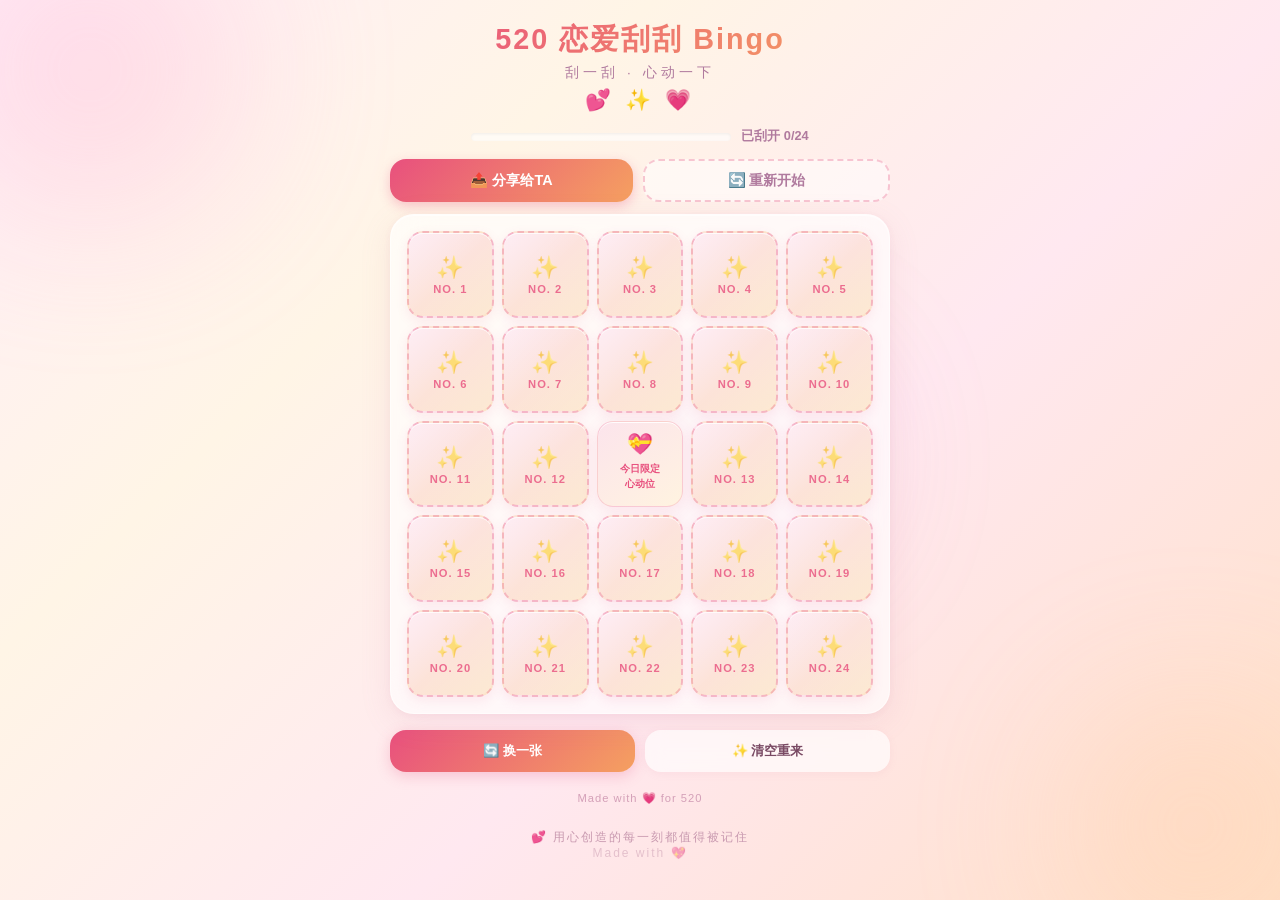
==== index.html @ ed41651e "初始提交：恋爱刮刮Bingo" ====
<!DOCTYPE html>
<html lang="zh-CN">
<head>
<meta charset="UTF-8">
<meta name="viewport" content="width=device-width, initial-scale=1.0">
<title>💕 恋爱刮刮 Bingo</title>
<!-- SEO -->
<meta name="description" content="恋爱刮刮Bingo">
<meta property="og:title" content="💕 恋爱刮刮 Bingo">
<meta name="theme-color" content="#e8507e">

<style>
  * { margin: 0; padding: 0; box-sizing: border-box; }

  body {
    min-height: 100vh;
    background: linear-gradient(135deg, #ffeef8 0%, #fff5e6 30%, #ffe8f0 60%, #ffe0c8 100%);
    font-family: -apple-system, BlinkMacSystemFont, 'Segoe UI', 'PingFang SC', 'Hiragino Sans GB', 'Microsoft YaHei', sans-serif;
    display: flex;
    flex-direction: column;
    align-items: center;
    padding: 20px 12px 40px;
    color: #5a3e4e;
    overflow-x: hidden;
  }

  .bg-blob {
    position: fixed;
    border-radius: 50%;
    filter: blur(80px);
    opacity: 0.35;
    z-index: 0;
    pointer-events: none;
  }
  .bg-blob:nth-child(1) { width: 300px; height: 300px; background: #ffb8d0; top: -80px; left: -60px; }
  .bg-blob:nth-child(2) { width: 250px; height: 250px; background: #ffcda8; bottom: -50px; right: -40px; }
  .bg-blob:nth-child(3) { width: 200px; height: 200px; background: #e8b4d8; top: 40%; left: 50%; }

  .container {
    position: relative;
    z-index: 1;
    width: 100%;
    max-width: 500px;
  }

  .header {
    text-align: center;
    margin-bottom: 16px;
  }
  .header h1 {
    font-size: 1.8rem;
    font-weight: 800;
    background: linear-gradient(135deg, #e8507e, #f5a060);
    -webkit-background-clip: text;
    -webkit-text-fill-color: transparent;
    background-clip: text;
    letter-spacing: 2px;
  }
  .header .subtitle {
    font-size: 0.85rem;
    color: #b07a9e;
    margin-top: 4px;
    letter-spacing: 4px;
  }
  .header .emoji-row {
    font-size: 1.3rem;
    margin-top: 6px;
    letter-spacing: 4px;
  }

  .progress-area {
    display: flex;
    align-items: center;
    justify-content: center;
    gap: 10px;
    margin-bottom: 14px;
  }
  .progress-bar-bg {
    flex: 1;
    max-width: 260px;
    height: 8px;
    background: rgba(255,255,255,0.6);
    border-radius: 10px;
    overflow: hidden;
    box-shadow: inset 0 1px 3px rgba(0,0,0,0.06);
  }
  .progress-bar-fill {
    height: 100%;
    border-radius: 10px;
    background: linear-gradient(90deg, #e8507e, #f5a060);
    transition: width 0.4s cubic-bezier(0.4,0,0.2,1);
    width: 0%;
  }
  .progress-text {
    font-size: 0.8rem;
    color: #b07a9e;
    font-weight: 600;
    white-space: nowrap;
  }

  .bingo-card {
    background: rgba(255,255,255,0.65);
    backdrop-filter: blur(20px);
    -webkit-backdrop-filter: blur(20px);
    border-radius: 24px;
    padding: 16px;
    box-shadow:
      0 8px 32px rgba(200, 120, 150, 0.12),
      0 2px 8px rgba(200, 120, 150, 0.08),
      inset 0 1px 0 rgba(255,255,255,0.6);
    border: 1px solid rgba(255,255,255,0.5);
  }

  .grid {
    display: grid;
    grid-template-columns: repeat(5, 1fr);
    gap: 8px;
  }

  .cell {
    aspect-ratio: 1;
    border-radius: 16px;
    display: flex;
    flex-direction: column;
    align-items: center;
    justify-content: center;
    cursor: pointer;
    position: relative;
    overflow: hidden;
    transition: transform 0.3s cubic-bezier(0.4,0,0.2,1), box-shadow 0.3s;
    user-select: none;
    -webkit-tap-highlight-color: transparent;
  }

  /* 未刮开状态 */
  .cell.hidden-cell {
    background: linear-gradient(145deg, #fde2ed, #fce4c8);
    border: 2px dashed rgba(229, 80, 126, 0.3);
    box-shadow:
      0 4px 12px rgba(229, 80, 126, 0.1),
      inset 0 1px 0 rgba(255,255,255,0.8);
  }
  .cell.hidden-cell::before {
    content: '';
    position: absolute;
    inset: 0;
    background: linear-gradient(135deg, rgba(255,255,255,0.4) 0%, transparent 50%, rgba(255,255,255,0.2) 100%);
    pointer-events: none;
  }
  .cell.hidden-cell .cell-no {
    font-size: 0.7rem;
    font-weight: 700;
    color: #e8507e;
    opacity: 0.8;
    letter-spacing: 1px;
  }
  .cell.hidden-cell .scratch-icon {
    font-size: 1.4rem;
    margin-bottom: 2px;
    opacity: 0.6;
  }
  .cell.hidden-cell:active {
    transform: scale(0.95);
  }

  /* 已刮开状态 */
  .cell.revealed {
    background: linear-gradient(145deg, #fff5f8, #fff8f0);
    border: 1px solid rgba(229, 80, 126, 0.12);
    box-shadow:
      0 4px 16px rgba(229, 80, 126, 0.1),
      inset 0 1px 0 rgba(255,255,255,0.9);
    cursor: default;
    transform: none;
  }
  .cell.revealed .cell-task {
    font-size: 0.7rem;
    font-weight: 600;
    color: #7a4a64;
    text-align: center;
    line-height: 1.35;
    padding: 4px 2px;
    word-break: break-all;
    display: -webkit-box;
    -webkit-line-clamp: 3;
    -webkit-box-orient: vertical;
    overflow: hidden;
  }
  .cell.revealed .cell-task .task-icon {
    font-size: 1.1rem;
    margin-bottom: 2px;
  }
  .cell.revealed .cell-no {
    font-size: 0.55rem;
    color: #ccc;
    position: absolute;
    top: 4px;
    right: 6px;
    font-weight: 500;
  }

  /* 免费格 */
  .cell.free-cell {
    background: linear-gradient(145deg, #fce4ec, #fff3e0);
    border: 1px solid rgba(229, 80, 126, 0.2);
    box-shadow:
      0 4px 16px rgba(229, 80, 126, 0.12),
      inset 0 1px 0 rgba(255,255,255,0.9);
    cursor: default;
  }
  .cell.free-cell .cell-free-text {
    font-size: 0.65rem;
    font-weight: 700;
    color: #e8507e;
    text-align: center;
    line-height: 1.4;
    padding: 4px;
  }
  .cell.free-cell .free-icon {
    font-size: 1.3rem;
    margin-bottom: 2px;
  }

  /* 弹窗遮罩 */
  .modal-overlay {
    position: fixed;
    inset: 0;
    background: rgba(90, 62, 78, 0.4);
    backdrop-filter: blur(6px);
    z-index: 100;
    display: none;
    align-items: center;
    justify-content: center;
    padding: 20px;
    animation: fadeIn 0.3s ease;
  }
  .modal-overlay.show { display: flex; }

  @keyframes fadeIn { from { opacity: 0; } to { opacity: 1; } }
  @keyframes scaleIn { from { transform: scale(0.85); opacity: 0; } to { transform: scale(1); opacity: 1; } }
  @keyframes confetti { 0% { transform: translateY(0) rotate(0); opacity: 1; } 100% { transform: translateY(-80px) rotate(720deg); opacity: 0; } }
  @keyframes pulse { 0%, 100% { transform: scale(1); } 50% { transform: scale(1.05); } }

  .modal {
    background: rgba(255,255,255,0.9);
    backdrop-filter: blur(20px);
    border-radius: 28px;
    padding: 32px 24px;
    max-width: 340px;
    width: 100%;
    text-align: center;
    box-shadow:
      0 20px 60px rgba(200, 120, 150, 0.2),
      0 4px 16px rgba(200, 120, 150, 0.1);
    border: 1px solid rgba(255,255,255,0.6);
    animation: scaleIn 0.4s cubic-bezier(0.4,0,0.2,1);
    position: relative;
    overflow: hidden;
  }

  .modal .modal-ribbon {
    font-size: 2rem;
    margin-bottom: 8px;
  }

  .modal h2 {
    font-size: 1.6rem;
    font-weight: 800;
    background: linear-gradient(135deg, #e8507e, #f5a060);
    -webkit-background-clip: text;
    -webkit-text-fill-color: transparent;
    background-clip: text;
    margin-bottom: 4px;
  }

  .modal .congrats {
    font-size: 0.9rem;
    color: #b07a9e;
    margin-bottom: 16px;
  }

  /* 优惠券 */
  .coupon {
    background: linear-gradient(135deg, #fff5f8, #fff8f0);
    border-radius: 18px;
    padding: 20px 16px;
    margin: 12px 0;
    position: relative;
    border: 2px dashed rgba(229, 80, 126, 0.25);
    box-shadow: 0 4px 16px rgba(229, 80, 126, 0.08);
  }
  .coupon::before, .coupon::after {
    content: '';
    position: absolute;
    width: 20px;
    height: 20px;
    background: rgba(255,255,255,0.65);
    backdrop-filter: blur(20px);
    border-radius: 50%;
    top: 50%;
    transform: translateY(-50%);
  }
  .coupon::before { left: -10px; }
  .coupon::after { right: -10px; }

  .coupon-label {
    font-size: 0.7rem;
    font-weight: 700;
    color: #e8507e;
    letter-spacing: 3px;
    margin-bottom: 8px;
  }
  .coupon-title {
    font-size: 1.4rem;
    font-weight: 800;
    color: #7a4a64;
    margin-bottom: 4px;
  }
  .coupon-emoji {
    font-size: 2rem;
    margin: 6px 0;
    animation: pulse 2s infinite;
  }
  .coupon-desc {
    font-size: 0.8rem;
    color: #b07a9e;
  }

  .modal .coupon-serial {
    font-size: 0.65rem;
    color: #ccc;
    margin-top: 8px;
    font-family: monospace;
  }

  .modal-btns {
    display: flex;
    gap: 10px;
    margin-top: 16px;
  }
  .modal-btns button {
    flex: 1;
    padding: 12px 8px;
    border-radius: 14px;
    border: none;
    font-size: 0.85rem;
    font-weight: 700;
    cursor: pointer;
    transition: transform 0.2s, box-shadow 0.2s;
    -webkit-tap-highlight-color: transparent;
  }
  .modal-btns button:active { transform: scale(0.96); }
  .btn-primary {
    background: linear-gradient(135deg, #e8507e, #f5a060);
    color: #fff;
    box-shadow: 0 4px 12px rgba(229, 80, 126, 0.3);
  }
  .btn-secondary {
    background: rgba(255,255,255,0.7);
    color: #7a4a64;
    border: 1px solid rgba(229, 80, 126, 0.15);
    box-shadow: 0 2px 8px rgba(200, 120, 150, 0.08);
  }

  /* 底部操作栏 */
  .actions {
    display: flex;
    gap: 10px;
    margin-top: 16px;
    width: 100%;
  }
  .actions button {
    flex: 1;
    padding: 12px;
    border-radius: 16px;
    border: none;
    font-size: 0.82rem;
    font-weight: 700;
    cursor: pointer;
    transition: transform 0.2s, box-shadow 0.2s;
    -webkit-tap-highlight-color: transparent;
    display: flex;
    align-items: center;
    justify-content: center;
    gap: 6px;
  }
  .actions button:active { transform: scale(0.96); }
  .btn-new {
    background: linear-gradient(135deg, #e8507e, #f5a060);
    color: #fff;
    box-shadow: 0 4px 14px rgba(229, 80, 126, 0.25);
  }
  .btn-reset {
    background: rgba(255,255,255,0.65);
    backdrop-filter: blur(10px);
    color: #7a4a64;
    border: 1px solid rgba(229, 80, 126, 0.12);
    box-shadow: 0 2px 8px rgba(200, 120, 150, 0.08);
  }

  /* confetti */
  .confetti-container {
    position: fixed;
    inset: 0;
    pointer-events: none;
    z-index: 101;
    overflow: hidden;
  }
  .confetti-piece {
    position: absolute;
    width: 8px;
    height: 8px;
    border-radius: 2px;
    animation: confettiFall 1.5s ease-out forwards;
  }
  @keyframes confettiFall {
    0% { transform: translateY(-20px) rotate(0deg); opacity: 1; }
    100% { transform: translateY(100vh) rotate(720deg); opacity: 0; }
  }

  /* 刮开动画 */
  @keyframes scratchReveal {
    0% { transform: scale(1); opacity: 1; }
    50% { transform: scale(0.9); opacity: 0.5; }
    100% { transform: scale(1); opacity: 1; }
  }
  .cell.scratching {
    animation: scratchReveal 0.4s ease;
  }

  /* 响应式 */
  @media (max-width: 380px) {
    .header h1 { font-size: 1.5rem; }
    .grid { gap: 6px; }
    .cell { border-radius: 12px; }
    .cell.revealed .cell-task { font-size: 0.62rem; }
    .bingo-card { padding: 12px; }
  }

  /* 底部版权 */
  .footer-text {
    text-align: center;
    margin-top: 20px;
    font-size: 0.7rem;
    color: #d4a0b8;
    letter-spacing: 1px;
  }
</style>
</head>
<body>

<div class="bg-blob"></div>
<div class="bg-blob"></div>
<div class="bg-blob"></div>

<div class="container">
  <div class="header">
    <h1>520 恋爱刮刮 Bingo</h1>
    <div class="subtitle">刮一刮 · 心动一下</div>
    <div class="emoji-row">💕 ✨ 💗</div>
  </div>

  <div class="progress-area">
    <div class="progress-bar-bg">
      <div class="progress-bar-fill" id="progressFill"></div>
    </div>
    <div class="progress-text" id="progressText">已刮开 0/24</div>
  </div>

  <div style="display:flex; gap:10px; margin:12px 0; justify-content:center;">
    <button onclick="shareBingo()" style="flex:1; padding:10px 16px; border:none; border-radius:16px; background:linear-gradient(135deg, #e8507e, #f5a060); color:#fff; font-size:0.9rem; font-weight:600; cursor:pointer; box-shadow:0 4px 12px rgba(232,80,126,0.3);">📤 分享给TA</button>
    <button onclick="resetGame()" style="flex:1; padding:10px 16px; border:2px dashed rgba(229,80,126,0.3); border-radius:16px; background:rgba(255,255,255,0.5); color:#b07a9e; font-size:0.9rem; font-weight:600; cursor:pointer;">🔄 重新开始</button>
  </div>

  <div class="bingo-card">
    <div class="grid" id="bingoGrid"></div>
  </div>

  <div class="actions">
    <button class="btn-new" onclick="newCard()">🔄 换一张</button>
    <button class="btn-reset" onclick="resetCard()">✨ 清空重来</button>
  </div>

  <div class="footer-text">Made with 💗 for 520</div>
</div>

<!-- Bingo 弹窗 -->
<div class="modal-overlay" id="modalOverlay">
  <div class="modal" id="bingoModal">
    <div class="modal-ribbon">🎉🎊🎉</div>
    <h2>BINGO!</h2>
    <p class="congrats">恭喜你们！连成一线啦~</p>
    <div class="coupon" id="couponArea">
      <div class="coupon-label">520 LOVE COUPON</div>
      <div class="coupon-emoji" id="couponEmoji">🎁</div>
      <div class="coupon-title" id="couponTitle">奖励券</div>
      <div class="coupon-desc" id="couponDesc">奖励描述</div>
      <div class="coupon-serial" id="couponSerial"></div>
    </div>
    <div class="modal-btns">
      <button class="btn-secondary" onclick="closeModal()">关闭</button>
      <button class="btn-primary" onclick="closeModal(); newCard();">换一张 ✨</button>
    </div>
  </div>
</div>

<!-- 彩带容器 -->
<div class="confetti-container" id="confettiContainer"></div>

<script>
const STORAGE_KEY = "love-bingo-revealed";
function saveState() {
  try { localStorage.setItem(STORAGE_KEY, JSON.stringify([...revealedCells])); } catch(e) {}
}
function loadState() {
  try {
    const saved = localStorage.getItem(STORAGE_KEY);
    if (saved) { const arr = JSON.parse(saved); if (Array.isArray(arr)) return new Set(arr); }
  } catch(e) {}
  return new Set();
}
function shareBingo() {
  const count = revealedCells.size;
  const text = "💕 恋爱刮刮Bingo - 我已刮开 " + count + "/24";
  if (navigator.share) { navigator.share({ title: "恋爱刮刮Bingo", text, url: window.location.href }); }
  else { navigator.clipboard.writeText(text + " " + window.location.href).then(function() { alert("✅ 分享链接已复制！"); }); }
}
function resetGame() {
  if (!confirm("确定重置？所有进度将丢失！")) return;
  revealedCells.clear(); bingoDetected = false; localStorage.removeItem(STORAGE_KEY);
  document.getElementById("modalOverlay").classList.remove("show");
  document.getElementById("confettiContainer").innerHTML = "";
  initGrid();
}

// 情侣任务文案
const TASKS = [
  "一起拍一张很笨的合照 📸",
  "今天认真夸对方三句 💬",
  "给对方点一杯爱喝的 ☕",
  "牵手散步十分钟 🚶",
  "说出第一次心动瞬间 💓",
  "交换今天的小烦恼 💌",
  "一起听一首老歌 🎵",
  "给对方取一个新昵称 🥰",
  "复刻第一次约会 🍽️",
  "说一句平时不好意思说的话 🙈",
  "一起选一部电影 🎬",
  "把手机放下聊天十五分钟 📵",
  "给对方一个超长拥抱 🤗",
  "一起做一顿饭 🍳",
  "翻一张以前的照片 📷",
  "写下今年想一起完成的事 ✏️",
  "互相分享一个秘密 🔐",
  "给对方按摩五分钟 💆",
  "一起买一束花 🌸",
  "把争吵变成撒娇 😤➡️🥺",
  "讲一个只有你们懂的梗 😂",
  "一起规划下一次旅行 🗺️",
  "今天不冷战 ☀️",
  "把对方设成今日置顶 📌",
  "说出对方最近的辛苦 🌙",
  "一起吃夜宵 🌃",
  "给对方留一张小纸条 📝",
  "认真看着对方十秒 👀",
  "一起穿同色系出门 👫",
  "重温一条聊天记录 💬",
  "主动道歉一次 🙏",
  "替对方完成一件小事 🎯",
  "一起许一个很小的愿望 🌟",
  "分享一件最近开心的事 😊",
  "给对方拍一张好看的照片 📸",
  "今天不讲道理只讲爱 💕",
  "给未来的我们写一句话 💌",
  "一起喝甜的 🧋",
  "把拥抱当作充电器 🔋",
  "说一句我在呢 🏠",
  "一起看日落或夜景 🌅",
  "给对方准备一个惊喜 🎁",
  "原谅一个小毛病 😌",
  "把纪念日记下来 📖",
  "互相交换一首歌 🎶",
  "一起整理相册 🖼️",
  "说出最喜欢对方的一点 ⭐",
  "约定下一个见面计划 📅"
];

// 奖励券文案
const COUPONS = [
  { emoji: "🤗", title: "今晚抱抱券", desc: "兑换一个超长时间的拥抱" },
  { emoji: "🥺", title: "无条件撒娇券", desc: "可以无条件撒娇一次" },
  { emoji: "🍽️", title: "下次约会选择权", desc: "下次约会你来定去哪儿" },
  { emoji: "💬", title: "认真夸夸券", desc: "兑换十分钟专心夸你" },
  { emoji: "🌙", title: "睡前语音陪伴券", desc: "睡前说一句晚安语音" },
  { emoji: "🌃", title: "一顿夜宵兑换券", desc: "一起吃夜宵不问为什么" },
  { emoji: "🤝", title: "主动和好券", desc: "谁都可以先开口说和好" },
  { emoji: "🌸", title: "周末小约会券", desc: "这个周末一起出门玩" },
  { emoji: "📸", title: "合照券", desc: "必须拍一张有仪式感的合照" },
  { emoji: "☕", title: "甜饮券", desc: "一起喝杯甜的庆祝一下" },
  { emoji: "🎬", title: "电影之夜券", desc: "一起窝着看一部电影" },
  { emoji: "💆", title: "按摩券", desc: "对方给你按摩十分钟" },
  { emoji: "💌", title: "手写信券", desc: "写一张小纸条给对方" },
  { emoji: "🎵", title: "专属情歌券", desc: "为对方唱一首歌" },
  { emoji: "🌟", title: "心愿券", desc: "一起完成一个小心愿" }
];

// 生成优惠券序列号
function generateSerial() {
  const chars = 'ABCDEFGHIJKLMNOPQRSTUVWXYZ0123456789';
  let s = '520-';
  for (let i = 0; i < 6; i++) s += chars[Math.floor(Math.random() * chars.length)];
  return s;
}

// 当前卡片数据
let cardData = []; // 24个任务（不包括中间免费格）
let revealedCells = new Set(); // 已刮开的格子索引
let bingoDetected = false;

// 初始化
function initGrid() {
  newCard();
}

// 生成新卡片
function newCard() {
  bingoDetected = false;
  revealedCells.clear();
  // 随机打乱任务
  const shuffled = [...TASKS].sort(() => Math.random() - 0.5);
  cardData = shuffled.slice(0, 24);
  renderGrid();
  updateProgress();
  // 重新生成序列号
  document.getElementById('couponSerial').textContent = 'NO.' + generateSerial();
}

// 重置当前卡片
function resetCard() {
  revealedCells.clear();
  bingoDetected = false;
  renderGrid();
  updateProgress();
}

// 渲染网格
function renderGrid() {
  const grid = document.getElementById('bingoGrid');
  grid.innerHTML = '';

  let taskIndex = 0;
  for (let i = 0; i < 25; i++) {
    const row = Math.floor(i / 5);
    const col = i % 5;
    const isCenter = row === 2 && col === 2;

    const cell = document.createElement('div');
    cell.className = 'cell';

    if (isCenter) {
      cell.classList.add('free-cell');
      cell.innerHTML = `
        <div class="free-icon">💝</div>
        <div class="cell-free-text">今日限定<br>心动位</div>
      `;
    } else {
      const idx = taskIndex;
      taskIndex++;

      if (revealedCells.has(idx)) {
        cell.classList.add('revealed');
        const task = cardData[idx];
        // 去掉emoji从标题里提取
        const iconMatch = task.match(/[\u{1F300}-\u{1F9FF}]|[\u{2600}-\u{26FF}]|[\u{2700}-\u{27BF}]/u);
        const icon = iconMatch ? iconMatch[0] : '💕';
        const text = task.replace(/[\u{1F300}-\u{1F9FF}]|[\u{2600}-\u{26FF}]|[\u{2700}-\u{27BF}]/gu, '').trim();
        cell.innerHTML = `
          <span class="cell-no">NO. ${idx + 1}</span>
          <div class="cell-task">
            <span class="task-icon">${icon}</span>
            ${text}
          </div>
        `;
      } else {
        cell.classList.add('hidden-cell');
        cell.innerHTML = `
          <div class="scratch-icon">✨</div>
          <div class="cell-no">NO. ${idx + 1}</div>
        `;
        cell.onclick = () => revealCell(idx, cell);
      }
    }

    grid.appendChild(cell);
  }
}

// 刮开格子
function revealCell(idx, cellEl) {
  if (revealedCells.has(idx) || bingoDetected) return;

  revealedCells.add(idx);
  cellEl.classList.remove('hidden-cell');
  cellEl.classList.add('revealed', 'scratching');
  // 移除onclick
  cellEl.onclick = null;

  // 获取任务数据
  const task = cardData[idx];
  const iconMatch = task.match(/[\u{1F300}-\u{1F9FF}]|[\u{2600}-\u{26FF}]|[\u{2700}-\u{27BF}]/u);
  const icon = iconMatch ? iconMatch[0] : '💕';
  const text = task.replace(/[\u{1F300}-\u{1F9FF}]|[\u{2600}-\u{26FF}]|[\u{2700}-\u{27BF}]/gu, '').trim();

  // 重新渲染该格子内容
  setTimeout(() => {
    cellEl.classList.remove('scratching');
    cellEl.innerHTML = `
      <span class="cell-no">NO. ${idx + 1}</span>
      <div class="cell-task">
        <span class="task-icon">${icon}</span>
        ${text}
      </div>
    `;
  }, 200);

  updateProgress();
  checkBingo();
  saveState();
}

// 更新进度
function updateProgress() {
  const count = revealedCells.size;
  const pct = (count / 24) * 100;
  document.getElementById('progressFill').style.width = pct + '%';
  document.getElementById('progressText').textContent = `已刮开 ${count}/24`;
}

// 检查Bingo
function checkBingo() {
  // 获取5x5矩阵状态，1=已刮开或免费格，0=未刮开
  const board = Array.from({length:5}, () => Array(5).fill(0));

  // 填充免费格
  board[2][2] = 1;

  // 填充其他格子
  let taskIdx = 0;
  for (let r = 0; r < 5; r++) {
    for (let c = 0; c < 5; c++) {
      if (r === 2 && c === 2) continue;
      if (revealedCells.has(taskIdx)) board[r][c] = 1;
      taskIdx++;
    }
  }

  // 检查行
  for (let r = 0; r < 5; r++) {
    if (board[r].every(v => v === 1)) { triggerBingo(); return; }
  }
  // 检查列
  for (let c = 0; c < 5; c++) {
    if (board.every(row => row[c] === 1)) { triggerBingo(); return; }
  }
  // 检查对角线
  if ([0,1,2,3,4].every(i => board[i][i] === 1)) { triggerBingo(); return; }
  if ([0,1,2,3,4].every(i => board[i][4-i] === 1)) { triggerBingo(); return; }
}

// 触发Bingo
function triggerBingo() {
  if (bingoDetected) return;
  bingoDetected = true;

  // 随机选择奖励券
  const coupon = COUPONS[Math.floor(Math.random() * COUPONS.length)];
  document.getElementById('couponEmoji').textContent = coupon.emoji;
  document.getElementById('couponTitle').textContent = coupon.title;
  document.getElementById('couponDesc').textContent = coupon.desc;

  // 显示弹窗
  document.getElementById('modalOverlay').classList.add('show');

  // 放彩带
  launchConfetti();
}

// 关闭弹窗
function closeModal() {
  document.getElementById('modalOverlay').classList.remove('show');
  // 清除彩带
  const container = document.getElementById('confettiContainer');
  container.innerHTML = '';
}

// 彩带效果
function launchConfetti() {
  const container = document.getElementById('confettiContainer');
  container.innerHTML = '';
  const colors = ['#e8507e', '#f5a060', '#ffb8d0', '#ffcda8', '#e8b4d8', '#ffd700', '#ff6b9d'];
  for (let i = 0; i < 40; i++) {
    const piece = document.createElement('div');
    piece.className = 'confetti-piece';
    piece.style.left = Math.random() * 100 + '%';
    piece.style.top = '-10px';
    piece.style.background = colors[Math.floor(Math.random() * colors.length)];
    piece.style.animationDelay = (Math.random() * 0.5) + 's';
    piece.style.animationDuration = (1 + Math.random()) + 's';
    piece.style.width = (6 + Math.random() * 6) + 'px';
    piece.style.height = (6 + Math.random() * 6) + 'px';
    piece.style.borderRadius = Math.random() > 0.5 ? '50%' : '2px';
    container.appendChild(piece);
  }
}

// 启动
initGrid();
</script>
<div style="text-align:center; margin-top:24px; font-size:0.75rem; color:#c99ab0; letter-spacing:2px; position:relative; z-index:1;">
  💕 用心创造的每一刻都值得被记住<br>
  <span style="opacity:0.5;">Made with 💖</span>
</div>
</body>
</html>
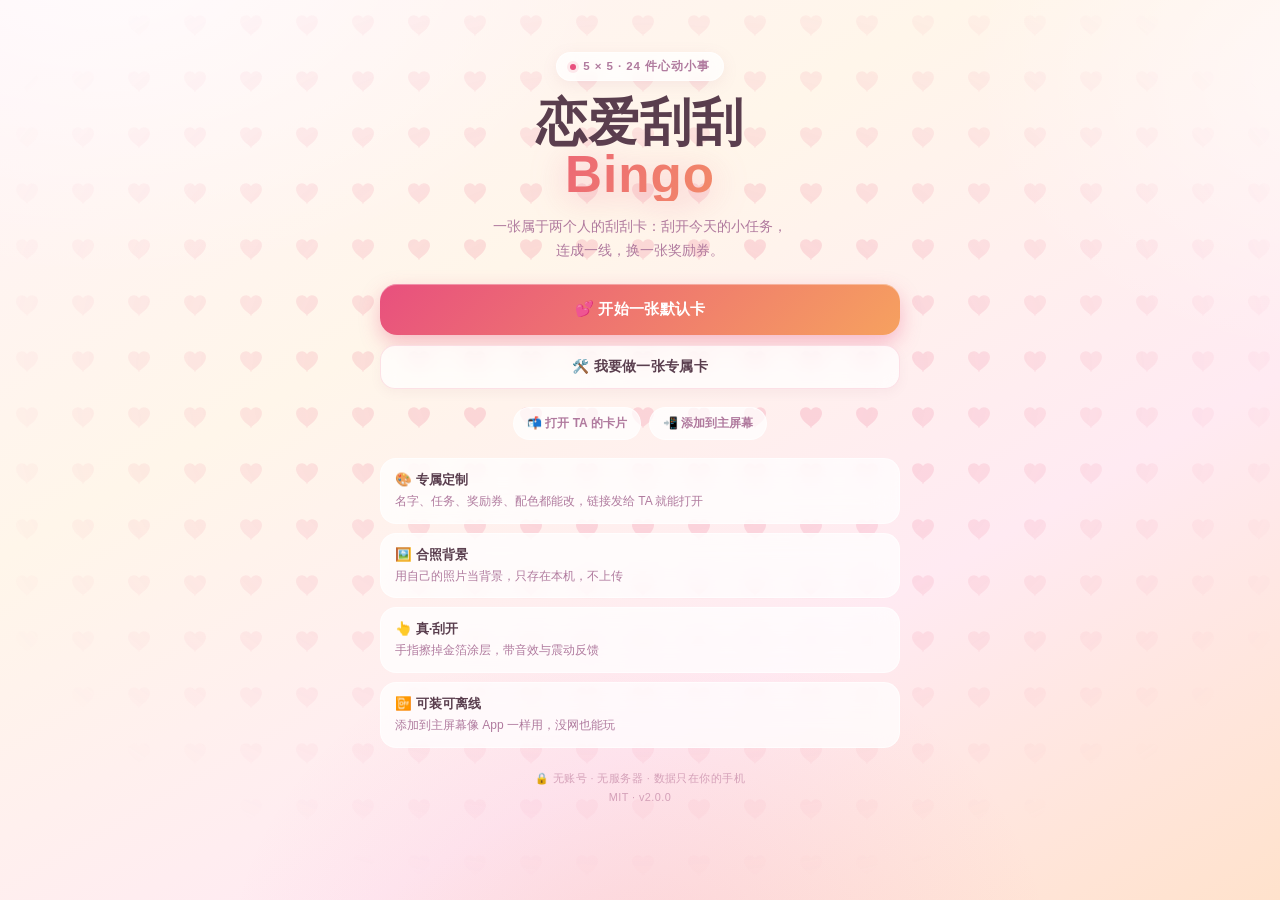
==== commit ebb2f73b: "feat: v2.0 — 双角色、专属链接、合照背景与 PWA 离线 - 重构为无构建的模块化结构（data/store/codec/ui/theme/scratch/game/player/stud" ====
--- a/index.html
+++ b/index.html
@@ -2,823 +2,79 @@
 <html lang="zh-CN">
 <head>
 <meta charset="UTF-8">
-<meta name="viewport" content="width=device-width, initial-scale=1.0">
-<title>💕 恋爱刮刮 Bingo</title>
-<!-- SEO -->
-<meta name="description" content="恋爱刮刮Bingo">
-<meta property="og:title" content="💕 恋爱刮刮 Bingo">
-<meta name="theme-color" content="#e8507e">
+<meta name="viewport" content="width=device-width, initial-scale=1, viewport-fit=cover">
+<title>恋爱刮刮 Bingo · 情侣专属心动卡</title>
 
-<style>
-  * { margin: 0; padding: 0; box-sizing: border-box; }
+<!-- SEO / 社交分享 -->
+<meta name="description" content="一张属于两个人的刮刮卡：24 件心动小事，手指刮开，连成一线换一张奖励券。可自定义名字、任务、奖励券和合照背景，纯前端、可离线、可安装到手机桌面。">
+<meta name="keywords" content="情侣游戏,恋爱游戏,刮刮卡,bingo,情侣互动,520,纪念日,开源,离线网页">
+<meta name="author" content="Kriye-hu">
+<meta name="theme-color" content="#ffeef8">
+<meta name="color-scheme" content="light dark">
+<link rel="canonical" href="https://kriye-hu.github.io/love-bingo/">
 
-  body {
-    min-height: 100vh;
-    background: linear-gradient(135deg, #ffeef8 0%, #fff5e6 30%, #ffe8f0 60%, #ffe0c8 100%);
-    font-family: -apple-system, BlinkMacSystemFont, 'Segoe UI', 'PingFang SC', 'Hiragino Sans GB', 'Microsoft YaHei', sans-serif;
-    display: flex;
-    flex-direction: column;
-    align-items: center;
-    padding: 20px 12px 40px;
-    color: #5a3e4e;
-    overflow-x: hidden;
-  }
+<meta property="og:type" content="website">
+<meta property="og:site_name" content="恋爱刮刮 Bingo">
+<meta property="og:title" content="恋爱刮刮 Bingo · 情侣专属心动卡">
+<meta property="og:description" content="刮开 24 件心动小事，连成一线换一张奖励券。定制你们的名字、任务、奖励券和合照背景。">
+<meta property="og:url" content="https://kriye-hu.github.io/love-bingo/">
+<meta property="og:image" content="https://kriye-hu.github.io/love-bingo/assets/og-image.png">
+<meta property="og:image:width" content="1200">
+<meta property="og:image:height" content="630">
+<meta property="og:locale" content="zh_CN">
+<meta name="twitter:card" content="summary_large_image">
+<meta name="twitter:title" content="恋爱刮刮 Bingo · 情侣专属心动卡">
+<meta name="twitter:description" content="刮开 24 件心动小事，连成一条线换一张奖励券。可定制、可离线、像 App 一样用。">
+<meta name="twitter:image" content="https://kriye-hu.github.io/love-bingo/assets/og-image.png">
 
-  .bg-blob {
-    position: fixed;
-    border-radius: 50%;
-    filter: blur(80px);
-    opacity: 0.35;
-    z-index: 0;
-    pointer-events: none;
-  }
-  .bg-blob:nth-child(1) { width: 300px; height: 300px; background: #ffb8d0; top: -80px; left: -60px; }
-  .bg-blob:nth-child(2) { width: 250px; height: 250px; background: #ffcda8; bottom: -50px; right: -40px; }
-  .bg-blob:nth-child(3) { width: 200px; height: 200px; background: #e8b4d8; top: 40%; left: 50%; }
+<!-- PWA -->
+<link rel="manifest" href="manifest.webmanifest">
+<link rel="icon" href="assets/icons/favicon.svg" type="image/svg+xml">
+<link rel="apple-touch-icon" href="assets/icons/apple-touch-icon.png">
+<meta name="apple-mobile-web-app-capable" content="yes">
+<meta name="mobile-web-app-capable" content="yes">
+<meta name="apple-mobile-web-app-status-bar-style" content="default">
+<meta name="apple-mobile-web-app-title" content="恋爱 Bingo">
+<meta name="format-detection" content="telephone=no">
 
-  .container {
-    position: relative;
-    z-index: 1;
-    width: 100%;
-    max-width: 500px;
-  }
-
-  .header {
-    text-align: center;
-    margin-bottom: 16px;
-  }
-  .header h1 {
-    font-size: 1.8rem;
-    font-weight: 800;
-    background: linear-gradient(135deg, #e8507e, #f5a060);
-    -webkit-background-clip: text;
-    -webkit-text-fill-color: transparent;
-    background-clip: text;
-    letter-spacing: 2px;
-  }
-  .header .subtitle {
-    font-size: 0.85rem;
-    color: #b07a9e;
-    margin-top: 4px;
-    letter-spacing: 4px;
-  }
-  .header .emoji-row {
-    font-size: 1.3rem;
-    margin-top: 6px;
-    letter-spacing: 4px;
-  }
-
-  .progress-area {
-    display: flex;
-    align-items: center;
-    justify-content: center;
-    gap: 10px;
-    margin-bottom: 14px;
-  }
-  .progress-bar-bg {
-    flex: 1;
-    max-width: 260px;
-    height: 8px;
-    background: rgba(255,255,255,0.6);
-    border-radius: 10px;
-    overflow: hidden;
-    box-shadow: inset 0 1px 3px rgba(0,0,0,0.06);
-  }
-  .progress-bar-fill {
-    height: 100%;
-    border-radius: 10px;
-    background: linear-gradient(90deg, #e8507e, #f5a060);
-    transition: width 0.4s cubic-bezier(0.4,0,0.2,1);
-    width: 0%;
-  }
-  .progress-text {
-    font-size: 0.8rem;
-    color: #b07a9e;
-    font-weight: 600;
-    white-space: nowrap;
-  }
-
-  .bingo-card {
-    background: rgba(255,255,255,0.65);
-    backdrop-filter: blur(20px);
-    -webkit-backdrop-filter: blur(20px);
-    border-radius: 24px;
-    padding: 16px;
-    box-shadow:
-      0 8px 32px rgba(200, 120, 150, 0.12),
-      0 2px 8px rgba(200, 120, 150, 0.08),
-      inset 0 1px 0 rgba(255,255,255,0.6);
-    border: 1px solid rgba(255,255,255,0.5);
-  }
-
-  .grid {
-    display: grid;
-    grid-template-columns: repeat(5, 1fr);
-    gap: 8px;
-  }
-
-  .cell {
-    aspect-ratio: 1;
-    border-radius: 16px;
-    display: flex;
-    flex-direction: column;
-    align-items: center;
-    justify-content: center;
-    cursor: pointer;
-    position: relative;
-    overflow: hidden;
-    transition: transform 0.3s cubic-bezier(0.4,0,0.2,1), box-shadow 0.3s;
-    user-select: none;
-    -webkit-tap-highlight-color: transparent;
-  }
-
-  /* 未刮开状态 */
-  .cell.hidden-cell {
-    background: linear-gradient(145deg, #fde2ed, #fce4c8);
-    border: 2px dashed rgba(229, 80, 126, 0.3);
-    box-shadow:
-      0 4px 12px rgba(229, 80, 126, 0.1),
-      inset 0 1px 0 rgba(255,255,255,0.8);
-  }
-  .cell.hidden-cell::before {
-    content: '';
-    position: absolute;
-    inset: 0;
-    background: linear-gradient(135deg, rgba(255,255,255,0.4) 0%, transparent 50%, rgba(255,255,255,0.2) 100%);
-    pointer-events: none;
-  }
-  .cell.hidden-cell .cell-no {
-    font-size: 0.7rem;
-    font-weight: 700;
-    color: #e8507e;
-    opacity: 0.8;
-    letter-spacing: 1px;
-  }
-  .cell.hidden-cell .scratch-icon {
-    font-size: 1.4rem;
-    margin-bottom: 2px;
-    opacity: 0.6;
-  }
-  .cell.hidden-cell:active {
-    transform: scale(0.95);
-  }
-
-  /* 已刮开状态 */
-  .cell.revealed {
-    background: linear-gradient(145deg, #fff5f8, #fff8f0);
-    border: 1px solid rgba(229, 80, 126, 0.12);
-    box-shadow:
-      0 4px 16px rgba(229, 80, 126, 0.1),
-      inset 0 1px 0 rgba(255,255,255,0.9);
-    cursor: default;
-    transform: none;
-  }
-  .cell.revealed .cell-task {
-    font-size: 0.7rem;
-    font-weight: 600;
-    color: #7a4a64;
-    text-align: center;
-    line-height: 1.35;
-    padding: 4px 2px;
-    word-break: break-all;
-    display: -webkit-box;
-    -webkit-line-clamp: 3;
-    -webkit-box-orient: vertical;
-    overflow: hidden;
-  }
-  .cell.revealed .cell-task .task-icon {
-    font-size: 1.1rem;
-    margin-bottom: 2px;
-  }
-  .cell.revealed .cell-no {
-    font-size: 0.55rem;
-    color: #ccc;
-    position: absolute;
-    top: 4px;
-    right: 6px;
-    font-weight: 500;
-  }
-
-  /* 免费格 */
-  .cell.free-cell {
-    background: linear-gradient(145deg, #fce4ec, #fff3e0);
-    border: 1px solid rgba(229, 80, 126, 0.2);
-    box-shadow:
-      0 4px 16px rgba(229, 80, 126, 0.12),
-      inset 0 1px 0 rgba(255,255,255,0.9);
-    cursor: default;
-  }
-  .cell.free-cell .cell-free-text {
-    font-size: 0.65rem;
-    font-weight: 700;
-    color: #e8507e;
-    text-align: center;
-    line-height: 1.4;
-    padding: 4px;
-  }
-  .cell.free-cell .free-icon {
-    font-size: 1.3rem;
-    margin-bottom: 2px;
-  }
-
-  /* 弹窗遮罩 */
-  .modal-overlay {
-    position: fixed;
-    inset: 0;
-    background: rgba(90, 62, 78, 0.4);
-    backdrop-filter: blur(6px);
-    z-index: 100;
-    display: none;
-    align-items: center;
-    justify-content: center;
-    padding: 20px;
-    animation: fadeIn 0.3s ease;
-  }
-  .modal-overlay.show { display: flex; }
-
-  @keyframes fadeIn { from { opacity: 0; } to { opacity: 1; } }
-  @keyframes scaleIn { from { transform: scale(0.85); opacity: 0; } to { transform: scale(1); opacity: 1; } }
-  @keyframes confetti { 0% { transform: translateY(0) rotate(0); opacity: 1; } 100% { transform: translateY(-80px) rotate(720deg); opacity: 0; } }
-  @keyframes pulse { 0%, 100% { transform: scale(1); } 50% { transform: scale(1.05); } }
-
-  .modal {
-    background: rgba(255,255,255,0.9);
-    backdrop-filter: blur(20px);
-    border-radius: 28px;
-    padding: 32px 24px;
-    max-width: 340px;
-    width: 100%;
-    text-align: center;
-    box-shadow:
-      0 20px 60px rgba(200, 120, 150, 0.2),
-      0 4px 16px rgba(200, 120, 150, 0.1);
-    border: 1px solid rgba(255,255,255,0.6);
-    animation: scaleIn 0.4s cubic-bezier(0.4,0,0.2,1);
-    position: relative;
-    overflow: hidden;
-  }
-
-  .modal .modal-ribbon {
-    font-size: 2rem;
-    margin-bottom: 8px;
-  }
-
-  .modal h2 {
-    font-size: 1.6rem;
-    font-weight: 800;
-    background: linear-gradient(135deg, #e8507e, #f5a060);
-    -webkit-background-clip: text;
-    -webkit-text-fill-color: transparent;
-    background-clip: text;
-    margin-bottom: 4px;
-  }
-
-  .modal .congrats {
-    font-size: 0.9rem;
-    color: #b07a9e;
-    margin-bottom: 16px;
-  }
-
-  /* 优惠券 */
-  .coupon {
-    background: linear-gradient(135deg, #fff5f8, #fff8f0);
-    border-radius: 18px;
-    padding: 20px 16px;
-    margin: 12px 0;
-    position: relative;
-    border: 2px dashed rgba(229, 80, 126, 0.25);
-    box-shadow: 0 4px 16px rgba(229, 80, 126, 0.08);
-  }
-  .coupon::before, .coupon::after {
-    content: '';
-    position: absolute;
-    width: 20px;
-    height: 20px;
-    background: rgba(255,255,255,0.65);
-    backdrop-filter: blur(20px);
-    border-radius: 50%;
-    top: 50%;
-    transform: translateY(-50%);
-  }
-  .coupon::before { left: -10px; }
-  .coupon::after { right: -10px; }
-
-  .coupon-label {
-    font-size: 0.7rem;
-    font-weight: 700;
-    color: #e8507e;
-    letter-spacing: 3px;
-    margin-bottom: 8px;
-  }
-  .coupon-title {
-    font-size: 1.4rem;
-    font-weight: 800;
-    color: #7a4a64;
-    margin-bottom: 4px;
-  }
-  .coupon-emoji {
-    font-size: 2rem;
-    margin: 6px 0;
-    animation: pulse 2s infinite;
-  }
-  .coupon-desc {
-    font-size: 0.8rem;
-    color: #b07a9e;
-  }
-
-  .modal .coupon-serial {
-    font-size: 0.65rem;
-    color: #ccc;
-    margin-top: 8px;
-    font-family: monospace;
-  }
-
-  .modal-btns {
-    display: flex;
-    gap: 10px;
-    margin-top: 16px;
-  }
-  .modal-btns button {
-    flex: 1;
-    padding: 12px 8px;
-    border-radius: 14px;
-    border: none;
-    font-size: 0.85rem;
-    font-weight: 700;
-    cursor: pointer;
-    transition: transform 0.2s, box-shadow 0.2s;
-    -webkit-tap-highlight-color: transparent;
-  }
-  .modal-btns button:active { transform: scale(0.96); }
-  .btn-primary {
-    background: linear-gradient(135deg, #e8507e, #f5a060);
-    color: #fff;
-    box-shadow: 0 4px 12px rgba(229, 80, 126, 0.3);
-  }
-  .btn-secondary {
-    background: rgba(255,255,255,0.7);
-    color: #7a4a64;
-    border: 1px solid rgba(229, 80, 126, 0.15);
-    box-shadow: 0 2px 8px rgba(200, 120, 150, 0.08);
-  }
-
-  /* 底部操作栏 */
-  .actions {
-    display: flex;
-    gap: 10px;
-    margin-top: 16px;
-    width: 100%;
-  }
-  .actions button {
-    flex: 1;
-    padding: 12px;
-    border-radius: 16px;
-    border: none;
-    font-size: 0.82rem;
-    font-weight: 700;
-    cursor: pointer;
-    transition: transform 0.2s, box-shadow 0.2s;
-    -webkit-tap-highlight-color: transparent;
-    display: flex;
-    align-items: center;
-    justify-content: center;
-    gap: 6px;
-  }
-  .actions button:active { transform: scale(0.96); }
-  .btn-new {
-    background: linear-gradient(135deg, #e8507e, #f5a060);
-    color: #fff;
-    box-shadow: 0 4px 14px rgba(229, 80, 126, 0.25);
-  }
-  .btn-reset {
-    background: rgba(255,255,255,0.65);
-    backdrop-filter: blur(10px);
-    color: #7a4a64;
-    border: 1px solid rgba(229, 80, 126, 0.12);
-    box-shadow: 0 2px 8px rgba(200, 120, 150, 0.08);
-  }
-
-  /* confetti */
-  .confetti-container {
-    position: fixed;
-    inset: 0;
-    pointer-events: none;
-    z-index: 101;
-    overflow: hidden;
-  }
-  .confetti-piece {
-    position: absolute;
-    width: 8px;
-    height: 8px;
-    border-radius: 2px;
-    animation: confettiFall 1.5s ease-out forwards;
-  }
-  @keyframes confettiFall {
-    0% { transform: translateY(-20px) rotate(0deg); opacity: 1; }
-    100% { transform: translateY(100vh) rotate(720deg); opacity: 0; }
-  }
-
-  /* 刮开动画 */
-  @keyframes scratchReveal {
-    0% { transform: scale(1); opacity: 1; }
-    50% { transform: scale(0.9); opacity: 0.5; }
-    100% { transform: scale(1); opacity: 1; }
-  }
-  .cell.scratching {
-    animation: scratchReveal 0.4s ease;
-  }
-
-  /* 响应式 */
-  @media (max-width: 380px) {
-    .header h1 { font-size: 1.5rem; }
-    .grid { gap: 6px; }
-    .cell { border-radius: 12px; }
-    .cell.revealed .cell-task { font-size: 0.62rem; }
-    .bingo-card { padding: 12px; }
-  }
-
-  /* 底部版权 */
-  .footer-text {
-    text-align: center;
-    margin-top: 20px;
-    font-size: 0.7rem;
-    color: #d4a0b8;
-    letter-spacing: 1px;
-  }
-</style>
+<link rel="stylesheet" href="assets/css/app.css">
+<link rel="preload" href="assets/js/app.js" as="script">
 </head>
 <body>
 
-<div class="bg-blob"></div>
-<div class="bg-blob"></div>
-<div class="bg-blob"></div>
-
-<div class="container">
-  <div class="header">
-    <h1>520 恋爱刮刮 Bingo</h1>
-    <div class="subtitle">刮一刮 · 心动一下</div>
-    <div class="emoji-row">💕 ✨ 💗</div>
-  </div>
-
-  <div class="progress-area">
-    <div class="progress-bar-bg">
-      <div class="progress-bar-fill" id="progressFill"></div>
-    </div>
-    <div class="progress-text" id="progressText">已刮开 0/24</div>
-  </div>
-
-  <div style="display:flex; gap:10px; margin:12px 0; justify-content:center;">
-    <button onclick="shareBingo()" style="flex:1; padding:10px 16px; border:none; border-radius:16px; background:linear-gradient(135deg, #e8507e, #f5a060); color:#fff; font-size:0.9rem; font-weight:600; cursor:pointer; box-shadow:0 4px 12px rgba(232,80,126,0.3);">📤 分享给TA</button>
-    <button onclick="resetGame()" style="flex:1; padding:10px 16px; border:2px dashed rgba(229,80,126,0.3); border-radius:16px; background:rgba(255,255,255,0.5); color:#b07a9e; font-size:0.9rem; font-weight:600; cursor:pointer;">🔄 重新开始</button>
-  </div>
-
-  <div class="bingo-card">
-    <div class="grid" id="bingoGrid"></div>
-  </div>
-
-  <div class="actions">
-    <button class="btn-new" onclick="newCard()">🔄 换一张</button>
-    <button class="btn-reset" onclick="resetCard()">✨ 清空重来</button>
-  </div>
-
-  <div class="footer-text">Made with 💗 for 520</div>
+<!-- 背景：主题渐变 / 合照 / 柔光 / 底纹 -->
+<div id="bgLayer" aria-hidden="true">
+  <div id="bgGradient"></div>
+  <div id="bgPhoto"></div>
+  <div id="bgWash"></div>
+  <div id="bgPattern"></div>
 </div>
 
-<!-- Bingo 弹窗 -->
-<div class="modal-overlay" id="modalOverlay">
-  <div class="modal" id="bingoModal">
-    <div class="modal-ribbon">🎉🎊🎉</div>
-    <h2>BINGO!</h2>
-    <p class="congrats">恭喜你们！连成一线啦~</p>
-    <div class="coupon" id="couponArea">
-      <div class="coupon-label">520 LOVE COUPON</div>
-      <div class="coupon-emoji" id="couponEmoji">🎁</div>
-      <div class="coupon-title" id="couponTitle">奖励券</div>
-      <div class="coupon-desc" id="couponDesc">奖励描述</div>
-      <div class="coupon-serial" id="couponSerial"></div>
+<main id="app">
+  <noscript>
+    <div style="text-align:center;padding:40px 20px;font-family:system-ui,sans-serif;">
+      <h1 style="font-size:1.4rem;">💕 恋爱刮刮 Bingo</h1>
+      <p style="color:#b07a9e;margin-top:10px;">这个小游戏需要开启 JavaScript 才能刮开卡片。</p>
     </div>
-    <div class="modal-btns">
-      <button class="btn-secondary" onclick="closeModal()">关闭</button>
-      <button class="btn-primary" onclick="closeModal(); newCard();">换一张 ✨</button>
-    </div>
-  </div>
-</div>
+  </noscript>
+</main>
 
-<!-- 彩带容器 -->
-<div class="confetti-container" id="confettiContainer"></div>
+<div id="toastRoot" aria-live="polite" aria-atomic="true"></div>
+<div id="modalRoot"></div>
+<div id="sheetRoot"></div>
+<canvas id="confettiCanvas" aria-hidden="true"></canvas>
 
-<script>
-const STORAGE_KEY = "love-bingo-revealed";
-function saveState() {
-  try { localStorage.setItem(STORAGE_KEY, JSON.stringify([...revealedCells])); } catch(e) {}
-}
-function loadState() {
-  try {
-    const saved = localStorage.getItem(STORAGE_KEY);
-    if (saved) { const arr = JSON.parse(saved); if (Array.isArray(arr)) return new Set(arr); }
-  } catch(e) {}
-  return new Set();
-}
-function shareBingo() {
-  const count = revealedCells.size;
-  const text = "💕 恋爱刮刮Bingo - 我已刮开 " + count + "/24";
-  if (navigator.share) { navigator.share({ title: "恋爱刮刮Bingo", text, url: window.location.href }); }
-  else { navigator.clipboard.writeText(text + " " + window.location.href).then(function() { alert("✅ 分享链接已复制！"); }); }
-}
-function resetGame() {
-  if (!confirm("确定重置？所有进度将丢失！")) return;
-  revealedCells.clear(); bingoDetected = false; localStorage.removeItem(STORAGE_KEY);
-  document.getElementById("modalOverlay").classList.remove("show");
-  document.getElementById("confettiContainer").innerHTML = "";
-  initGrid();
-}
-
-// 情侣任务文案
-const TASKS = [
-  "一起拍一张很笨的合照 📸",
-  "今天认真夸对方三句 💬",
-  "给对方点一杯爱喝的 ☕",
-  "牵手散步十分钟 🚶",
-  "说出第一次心动瞬间 💓",
-  "交换今天的小烦恼 💌",
-  "一起听一首老歌 🎵",
-  "给对方取一个新昵称 🥰",
-  "复刻第一次约会 🍽️",
-  "说一句平时不好意思说的话 🙈",
-  "一起选一部电影 🎬",
-  "把手机放下聊天十五分钟 📵",
-  "给对方一个超长拥抱 🤗",
-  "一起做一顿饭 🍳",
-  "翻一张以前的照片 📷",
-  "写下今年想一起完成的事 ✏️",
-  "互相分享一个秘密 🔐",
-  "给对方按摩五分钟 💆",
-  "一起买一束花 🌸",
-  "把争吵变成撒娇 😤➡️🥺",
-  "讲一个只有你们懂的梗 😂",
-  "一起规划下一次旅行 🗺️",
-  "今天不冷战 ☀️",
-  "把对方设成今日置顶 📌",
-  "说出对方最近的辛苦 🌙",
-  "一起吃夜宵 🌃",
-  "给对方留一张小纸条 📝",
-  "认真看着对方十秒 👀",
-  "一起穿同色系出门 👫",
-  "重温一条聊天记录 💬",
-  "主动道歉一次 🙏",
-  "替对方完成一件小事 🎯",
-  "一起许一个很小的愿望 🌟",
-  "分享一件最近开心的事 😊",
-  "给对方拍一张好看的照片 📸",
-  "今天不讲道理只讲爱 💕",
-  "给未来的我们写一句话 💌",
-  "一起喝甜的 🧋",
-  "把拥抱当作充电器 🔋",
-  "说一句我在呢 🏠",
-  "一起看日落或夜景 🌅",
-  "给对方准备一个惊喜 🎁",
-  "原谅一个小毛病 😌",
-  "把纪念日记下来 📖",
-  "互相交换一首歌 🎶",
-  "一起整理相册 🖼️",
-  "说出最喜欢对方的一点 ⭐",
-  "约定下一个见面计划 📅"
-];
-
-// 奖励券文案
-const COUPONS = [
-  { emoji: "🤗", title: "今晚抱抱券", desc: "兑换一个超长时间的拥抱" },
-  { emoji: "🥺", title: "无条件撒娇券", desc: "可以无条件撒娇一次" },
-  { emoji: "🍽️", title: "下次约会选择权", desc: "下次约会你来定去哪儿" },
-  { emoji: "💬", title: "认真夸夸券", desc: "兑换十分钟专心夸你" },
-  { emoji: "🌙", title: "睡前语音陪伴券", desc: "睡前说一句晚安语音" },
-  { emoji: "🌃", title: "一顿夜宵兑换券", desc: "一起吃夜宵不问为什么" },
-  { emoji: "🤝", title: "主动和好券", desc: "谁都可以先开口说和好" },
-  { emoji: "🌸", title: "周末小约会券", desc: "这个周末一起出门玩" },
-  { emoji: "📸", title: "合照券", desc: "必须拍一张有仪式感的合照" },
-  { emoji: "☕", title: "甜饮券", desc: "一起喝杯甜的庆祝一下" },
-  { emoji: "🎬", title: "电影之夜券", desc: "一起窝着看一部电影" },
-  { emoji: "💆", title: "按摩券", desc: "对方给你按摩十分钟" },
-  { emoji: "💌", title: "手写信券", desc: "写一张小纸条给对方" },
-  { emoji: "🎵", title: "专属情歌券", desc: "为对方唱一首歌" },
-  { emoji: "🌟", title: "心愿券", desc: "一起完成一个小心愿" }
-];
-
-// 生成优惠券序列号
-function generateSerial() {
-  const chars = 'ABCDEFGHIJKLMNOPQRSTUVWXYZ0123456789';
-  let s = '520-';
-  for (let i = 0; i < 6; i++) s += chars[Math.floor(Math.random() * chars.length)];
-  return s;
-}
-
-// 当前卡片数据
-let cardData = []; // 24个任务（不包括中间免费格）
-let revealedCells = new Set(); // 已刮开的格子索引
-let bingoDetected = false;
-
-// 初始化
-function initGrid() {
-  newCard();
-}
-
-// 生成新卡片
-function newCard() {
-  bingoDetected = false;
-  revealedCells.clear();
-  // 随机打乱任务
-  const shuffled = [...TASKS].sort(() => Math.random() - 0.5);
-  cardData = shuffled.slice(0, 24);
-  renderGrid();
-  updateProgress();
-  // 重新生成序列号
-  document.getElementById('couponSerial').textContent = 'NO.' + generateSerial();
-}
-
-// 重置当前卡片
-function resetCard() {
-  revealedCells.clear();
-  bingoDetected = false;
-  renderGrid();
-  updateProgress();
-}
-
-// 渲染网格
-function renderGrid() {
-  const grid = document.getElementById('bingoGrid');
-  grid.innerHTML = '';
-
-  let taskIndex = 0;
-  for (let i = 0; i < 25; i++) {
-    const row = Math.floor(i / 5);
-    const col = i % 5;
-    const isCenter = row === 2 && col === 2;
-
-    const cell = document.createElement('div');
-    cell.className = 'cell';
-
-    if (isCenter) {
-      cell.classList.add('free-cell');
-      cell.innerHTML = `
-        <div class="free-icon">💝</div>
-        <div class="cell-free-text">今日限定<br>心动位</div>
-      `;
-    } else {
-      const idx = taskIndex;
-      taskIndex++;
-
-      if (revealedCells.has(idx)) {
-        cell.classList.add('revealed');
-        const task = cardData[idx];
-        // 去掉emoji从标题里提取
-        const iconMatch = task.match(/[\u{1F300}-\u{1F9FF}]|[\u{2600}-\u{26FF}]|[\u{2700}-\u{27BF}]/u);
-        const icon = iconMatch ? iconMatch[0] : '💕';
-        const text = task.replace(/[\u{1F300}-\u{1F9FF}]|[\u{2600}-\u{26FF}]|[\u{2700}-\u{27BF}]/gu, '').trim();
-        cell.innerHTML = `
-          <span class="cell-no">NO. ${idx + 1}</span>
-          <div class="cell-task">
-            <span class="task-icon">${icon}</span>
-            ${text}
-          </div>
-        `;
-      } else {
-        cell.classList.add('hidden-cell');
-        cell.innerHTML = `
-          <div class="scratch-icon">✨</div>
-          <div class="cell-no">NO. ${idx + 1}</div>
-        `;
-        cell.onclick = () => revealCell(idx, cell);
-      }
-    }
-
-    grid.appendChild(cell);
-  }
-}
-
-// 刮开格子
-function revealCell(idx, cellEl) {
-  if (revealedCells.has(idx) || bingoDetected) return;
-
-  revealedCells.add(idx);
-  cellEl.classList.remove('hidden-cell');
-  cellEl.classList.add('revealed', 'scratching');
-  // 移除onclick
-  cellEl.onclick = null;
-
-  // 获取任务数据
-  const task = cardData[idx];
-  const iconMatch = task.match(/[\u{1F300}-\u{1F9FF}]|[\u{2600}-\u{26FF}]|[\u{2700}-\u{27BF}]/u);
-  const icon = iconMatch ? iconMatch[0] : '💕';
-  const text = task.replace(/[\u{1F300}-\u{1F9FF}]|[\u{2600}-\u{26FF}]|[\u{2700}-\u{27BF}]/gu, '').trim();
-
-  // 重新渲染该格子内容
-  setTimeout(() => {
-    cellEl.classList.remove('scratching');
-    cellEl.innerHTML = `
-      <span class="cell-no">NO. ${idx + 1}</span>
-      <div class="cell-task">
-        <span class="task-icon">${icon}</span>
-        ${text}
-      </div>
-    `;
-  }, 200);
-
-  updateProgress();
-  checkBingo();
-  saveState();
-}
-
-// 更新进度
-function updateProgress() {
-  const count = revealedCells.size;
-  const pct = (count / 24) * 100;
-  document.getElementById('progressFill').style.width = pct + '%';
-  document.getElementById('progressText').textContent = `已刮开 ${count}/24`;
-}
-
-// 检查Bingo
-function checkBingo() {
-  // 获取5x5矩阵状态，1=已刮开或免费格，0=未刮开
-  const board = Array.from({length:5}, () => Array(5).fill(0));
-
-  // 填充免费格
-  board[2][2] = 1;
-
-  // 填充其他格子
-  let taskIdx = 0;
-  for (let r = 0; r < 5; r++) {
-    for (let c = 0; c < 5; c++) {
-      if (r === 2 && c === 2) continue;
-      if (revealedCells.has(taskIdx)) board[r][c] = 1;
-      taskIdx++;
-    }
-  }
-
-  // 检查行
-  for (let r = 0; r < 5; r++) {
-    if (board[r].every(v => v === 1)) { triggerBingo(); return; }
-  }
-  // 检查列
-  for (let c = 0; c < 5; c++) {
-    if (board.every(row => row[c] === 1)) { triggerBingo(); return; }
-  }
-  // 检查对角线
-  if ([0,1,2,3,4].every(i => board[i][i] === 1)) { triggerBingo(); return; }
-  if ([0,1,2,3,4].every(i => board[i][4-i] === 1)) { triggerBingo(); return; }
-}
-
-// 触发Bingo
-function triggerBingo() {
-  if (bingoDetected) return;
-  bingoDetected = true;
-
-  // 随机选择奖励券
-  const coupon = COUPONS[Math.floor(Math.random() * COUPONS.length)];
-  document.getElementById('couponEmoji').textContent = coupon.emoji;
-  document.getElementById('couponTitle').textContent = coupon.title;
-  document.getElementById('couponDesc').textContent = coupon.desc;
-
-  // 显示弹窗
-  document.getElementById('modalOverlay').classList.add('show');
-
-  // 放彩带
-  launchConfetti();
-}
-
-// 关闭弹窗
-function closeModal() {
-  document.getElementById('modalOverlay').classList.remove('show');
-  // 清除彩带
-  const container = document.getElementById('confettiContainer');
-  container.innerHTML = '';
-}
-
-// 彩带效果
-function launchConfetti() {
-  const container = document.getElementById('confettiContainer');
-  container.innerHTML = '';
-  const colors = ['#e8507e', '#f5a060', '#ffb8d0', '#ffcda8', '#e8b4d8', '#ffd700', '#ff6b9d'];
-  for (let i = 0; i < 40; i++) {
-    const piece = document.createElement('div');
-    piece.className = 'confetti-piece';
-    piece.style.left = Math.random() * 100 + '%';
-    piece.style.top = '-10px';
-    piece.style.background = colors[Math.floor(Math.random() * colors.length)];
-    piece.style.animationDelay = (Math.random() * 0.5) + 's';
-    piece.style.animationDuration = (1 + Math.random()) + 's';
-    piece.style.width = (6 + Math.random() * 6) + 'px';
-    piece.style.height = (6 + Math.random() * 6) + 'px';
-    piece.style.borderRadius = Math.random() > 0.5 ? '50%' : '2px';
-    container.appendChild(piece);
-  }
-}
-
-// 启动
-initGrid();
-</script>
-<div style="text-align:center; margin-top:24px; font-size:0.75rem; color:#c99ab0; letter-spacing:2px; position:relative; z-index:1;">
-  💕 用心创造的每一刻都值得被记住<br>
-  <span style="opacity:0.5;">Made with 💖</span>
-</div>
+<!-- 依赖顺序：数据 → 存储 → 编码 → 基础 UI → 主题 → 刮卡 → 游戏 → 海报 → 页面 → 路由 -->
+<script src="assets/js/data.js" defer></script>
+<script src="assets/js/store.js" defer></script>
+<script src="assets/js/codec.js" defer></script>
+<script src="assets/js/ui.js" defer></script>
+<script src="assets/js/theme.js" defer></script>
+<script src="assets/js/scratch.js" defer></script>
+<script src="assets/js/game.js" defer></script>
+<script src="assets/js/poster.js" defer></script>
+<script src="assets/js/player.js" defer></script>
+<script src="assets/js/studio.js" defer></script>
+<script src="assets/js/app.js" defer></script>
 </body>
 </html>
--- a/assets/css/app.css
+++ b/assets/css/app.css
@@ -0,0 +1,1344 @@
+/* ==========================================================
+   恋爱刮刮 Bingo · 样式
+   设计目标：手机优先、奶油粉玻璃质感、像 App 的刮卡体验
+   ========================================================== */
+
+/* ---------- 基础 ---------- */
+*, *::before, *::after { box-sizing: border-box; }
+
+:root {
+  --accent: #e8507e;
+  --accent-2: #f6a15f;
+  --accent-soft: rgba(232, 80, 126, .12);
+  --accent-line: rgba(232, 80, 126, .24);
+  --accent-glow: rgba(232, 80, 126, .32);
+  --ink: #5a3e4e;
+  --ink-soft: #b07a9e;
+  --ink-faint: #d4a0b8;
+  --card: rgba(255, 255, 255, .74);
+  --card-border: rgba(255, 255, 255, .62);
+  --cell-bg: linear-gradient(150deg, #fffafd, #fff5ec);
+  --cell-bg-open: linear-gradient(150deg, rgba(255,255,255,.96), rgba(255,250,246,.92));
+  --cell-border: rgba(232, 80, 126, .16);
+  --shadow: 0 18px 44px rgba(180, 100, 140, .16);
+  --input-bg: rgba(255, 255, 255, .72);
+  --input-border: rgba(232, 80, 126, .16);
+  --glass: rgba(255, 255, 255, .74);
+  --bg-1: #fff2f7;
+  --bg-2: #fff6ea;
+  --bg-3: #ffeaf2;
+  --bg-4: #ffe2cc;
+  --wash: rgba(255, 242, 247, .3);
+  --photo-blur: 6px;
+  --safe-top: env(safe-area-inset-top, 0px);
+  --safe-bottom: env(safe-area-inset-bottom, 0px);
+  --font: -apple-system, BlinkMacSystemFont, "Segoe UI", "PingFang SC", "Hiragino Sans GB", "Microsoft YaHei", "Noto Sans SC", sans-serif;
+}
+
+html {
+  -webkit-text-size-adjust: 100%;
+  text-size-adjust: 100%;
+  scroll-behavior: smooth;
+}
+
+body {
+  margin: 0;
+  min-height: 100vh;
+  min-height: 100dvh;
+  font-family: var(--font);
+  color: var(--ink);
+  background: linear-gradient(150deg, var(--bg-1), var(--bg-2) 34%, var(--bg-3) 68%, var(--bg-4));
+  -webkit-font-smoothing: antialiased;
+  -moz-osx-font-smoothing: grayscale;
+  overscroll-behavior-y: none;
+  -webkit-tap-highlight-color: transparent;
+}
+
+body.no-scroll { overflow: hidden; }
+
+img { max-width: 100%; display: block; }
+button, input, textarea, select { font: inherit; color: inherit; }
+button { border: 0; background: none; padding: 0; cursor: pointer; }
+h1, h2, h3, h4, p { margin: 0; }
+ul, ol { margin: 0; padding: 0; list-style: none; }
+:focus-visible { outline: 2px solid var(--accent); outline-offset: 2px; }
+
+::selection { background: var(--accent-soft); }
+
+/* ---------- 背景层 ---------- */
+#bgLayer {
+  position: fixed;
+  inset: 0;
+  z-index: 0;
+  overflow: hidden;
+  pointer-events: none;
+}
+#bgGradient {
+  position: absolute;
+  inset: 0;
+  background-image:
+    radial-gradient(52rem 34rem at 8% -6%, rgba(255,255,255,.72), transparent 62%),
+    radial-gradient(38rem 30rem at 104% 8%, rgba(255,255,255,.5), transparent 60%),
+    radial-gradient(40rem 34rem at 50% 108%, var(--accent-soft), transparent 65%),
+    linear-gradient(150deg, var(--bg-1), var(--bg-2) 34%, var(--bg-3) 68%, var(--bg-4));
+  transition: background .4s ease;
+}
+#bgPhoto {
+  position: absolute;
+  inset: -8%;
+  background-position: center;
+  background-size: cover;
+  background-repeat: no-repeat;
+  filter: blur(var(--photo-blur)) saturate(1.02);
+  transform: scale(1.04);
+  opacity: 0;
+  transition: opacity .7s ease, filter .3s ease;
+}
+body.has-photo #bgPhoto { opacity: 1; }
+#bgWash {
+  position: absolute;
+  inset: 0;
+  background: linear-gradient(180deg, var(--wash-strong, var(--wash)) 0%, var(--wash) 26%, var(--wash) 62%, var(--wash-strong, var(--wash)) 100%);
+  opacity: 0;
+  transition: opacity .5s ease, background .4s ease;
+}
+body.has-photo #bgWash { opacity: 1; }
+#bgPattern {
+  position: absolute;
+  inset: 0;
+  background-repeat: repeat;
+  opacity: .32;
+  mix-blend-mode: multiply;
+}
+html[data-theme="dark"] #bgPattern { mix-blend-mode: screen; opacity: .2; }
+body.has-photo #bgPattern { opacity: .16; }
+
+/* 照片背景上保证文字可读 */
+body.has-photo .hero-grad,
+body.has-photo .play-title {
+  filter: drop-shadow(0 2px 16px rgba(255,255,255,.8)) drop-shadow(0 0 4px rgba(255,255,255,.5));
+}
+html[data-theme="dark"] body.has-photo .hero-grad,
+html[data-theme="dark"] body.has-photo .play-title {
+  filter: drop-shadow(0 2px 16px rgba(0,0,0,.75));
+}
+body.has-photo .hero-sub,
+body.has-photo .play-sub,
+body.has-photo .since,
+body.has-photo .couple,
+body.has-photo .hint-line,
+body.has-photo .play-foot,
+body.has-photo .wallet-sub {
+  text-shadow: 0 1px 12px rgba(255,255,255,.85), 0 0 3px rgba(255,255,255,.6);
+}
+html[data-theme="dark"] body.has-photo .hero-sub,
+html[data-theme="dark"] body.has-photo .play-sub,
+html[data-theme="dark"] body.has-photo .since,
+html[data-theme="dark"] body.has-photo .couple,
+html[data-theme="dark"] body.has-photo .hint-line,
+html[data-theme="dark"] body.has-photo .play-foot {
+  text-shadow: 0 1px 12px rgba(0,0,0,.8), 0 0 3px rgba(0,0,0,.5);
+}
+
+#app {
+  position: relative;
+  z-index: 1;
+  width: 100%;
+  display: flex;
+  justify-content: center;
+  padding: calc(14px + var(--safe-top)) 14px calc(30px + var(--safe-bottom));
+}
+
+.screen {
+  width: 100%;
+  max-width: 520px;
+  display: flex;
+  flex-direction: column;
+  animation: screenIn .45s cubic-bezier(.22,.8,.3,1) both;
+}
+@keyframes screenIn {
+  from { opacity: 0; transform: translateY(10px); }
+  to { opacity: 1; transform: none; }
+}
+
+/* ---------- 通用组件 ---------- */
+.btn {
+  display: inline-flex;
+  align-items: center;
+  justify-content: center;
+  gap: 6px;
+  padding: 12px 18px;
+  border-radius: 15px;
+  font-size: .86rem;
+  font-weight: 700;
+  letter-spacing: .02em;
+  transition: transform .18s ease, box-shadow .18s ease, background .18s ease;
+  -webkit-user-select: none;
+  user-select: none;
+  touch-action: manipulation;
+}
+.btn:active { transform: scale(.97); }
+.btn-primary {
+  background: linear-gradient(135deg, var(--accent), var(--accent-2));
+  color: #fff;
+  box-shadow: 0 8px 20px var(--accent-glow), inset 0 1px 0 rgba(255,255,255,.35);
+}
+.btn-ghost {
+  background: var(--input-bg);
+  color: var(--ink);
+  border: 1px solid var(--input-border);
+  box-shadow: 0 4px 12px rgba(150, 90, 120, .06);
+  backdrop-filter: blur(10px);
+  -webkit-backdrop-filter: blur(10px);
+}
+.btn-danger {
+  background: linear-gradient(135deg, #e6455f, #f07a5a);
+  color: #fff;
+  box-shadow: 0 8px 20px rgba(230, 69, 95, .28);
+}
+.btn-block { width: 100%; }
+.btn-lg { padding: 15px 20px; font-size: .95rem; border-radius: 17px; }
+
+.icon-btn {
+  width: 36px;
+  height: 36px;
+  border-radius: 12px;
+  display: inline-flex;
+  align-items: center;
+  justify-content: center;
+  font-size: 1rem;
+  color: var(--ink);
+  background: var(--input-bg);
+  border: 1px solid var(--input-border);
+  transition: transform .18s ease, background .18s ease;
+}
+.icon-btn:active { transform: scale(.93); }
+.icon-btn.danger { color: #d94a63; font-size: .85rem; }
+
+.chip {
+  display: inline-flex;
+  align-items: center;
+  gap: 6px;
+  padding: 6px 12px;
+  border-radius: 999px;
+  font-size: .72rem;
+  font-weight: 700;
+  letter-spacing: .08em;
+  color: var(--accent);
+  background: var(--accent-soft);
+  border: 1px solid var(--accent-line);
+}
+.chip-soft { color: var(--ink-soft); background: var(--input-bg); border-color: var(--input-border); }
+
+.input {
+  width: 100%;
+  padding: 11px 13px;
+  border-radius: 13px;
+  background: var(--input-bg);
+  border: 1px solid var(--input-border);
+  font-size: .88rem;
+  color: var(--ink);
+  outline: none;
+  transition: border-color .2s ease, box-shadow .2s ease;
+}
+.input::placeholder { color: var(--ink-faint); }
+.input:focus {
+  border-color: var(--accent);
+  box-shadow: 0 0 0 3px var(--accent-soft);
+}
+.input.big { padding: 14px 16px; font-size: 1rem; margin-bottom: 10px; text-align: center; letter-spacing: .2em; }
+textarea.input { resize: vertical; line-height: 1.5; letter-spacing: 0; }
+
+.field { display: flex; flex-direction: column; gap: 6px; margin-bottom: 12px; }
+.field > span, .field-head span { font-size: .78rem; font-weight: 700; color: var(--ink-soft); }
+.field-head { display: flex; align-items: center; justify-content: space-between; }
+.field-head em { font-style: normal; font-size: .74rem; color: var(--ink-faint); font-weight: 600; }
+.form-grid { display: grid; grid-template-columns: 1fr 1fr; gap: 10px; }
+.row-btns { display: flex; gap: 8px; flex-wrap: wrap; margin-top: 10px; }
+.row-btns .btn { flex: 1; min-width: 92px; white-space: nowrap; font-size: .8rem; padding-left: 10px; padding-right: 10px; }
+
+.link-btn {
+  margin-top: 12px;
+  font-size: .78rem;
+  color: var(--ink-soft);
+  text-decoration: underline;
+  text-underline-offset: 3px;
+}
+
+.segmented {
+  display: flex;
+  gap: 4px;
+  padding: 4px;
+  border-radius: 14px;
+  background: var(--input-bg);
+  border: 1px solid var(--input-border);
+}
+.segmented button {
+  flex: 1;
+  padding: 9px 8px;
+  border-radius: 10px;
+  font-size: .78rem;
+  font-weight: 700;
+  color: var(--ink-soft);
+  transition: all .2s ease;
+}
+.segmented button.on {
+  background: linear-gradient(135deg, var(--accent), var(--accent-2));
+  color: #fff;
+  box-shadow: 0 4px 12px var(--accent-glow);
+}
+
+/* ---------- 首页 ---------- */
+.screen-home { gap: 18px; padding-top: 8px; }
+.hero { text-align: center; padding: 18px 4px 4px; }
+.hero-badge {
+  display: inline-flex;
+  align-items: center;
+  gap: 7px;
+  padding: 6px 13px;
+  border-radius: 999px;
+  font-size: .72rem;
+  font-weight: 700;
+  letter-spacing: .08em;
+  color: var(--ink-soft);
+  background: var(--glass);
+  border: 1px solid var(--card-border);
+  box-shadow: 0 4px 16px rgba(180, 110, 140, .1);
+  backdrop-filter: blur(10px);
+  -webkit-backdrop-filter: blur(10px);
+}
+.dot-live {
+  width: 6px; height: 6px; border-radius: 50%;
+  background: var(--accent);
+  box-shadow: 0 0 0 3px var(--accent-soft);
+}
+.hero-title {
+  margin-top: 16px;
+  font-size: clamp(2.4rem, 10vw, 3.2rem);
+  font-weight: 900;
+  line-height: 1.02;
+  letter-spacing: .02em;
+  color: var(--ink);
+}
+.hero-grad {
+  display: block;
+  background: linear-gradient(115deg, var(--accent) 10%, var(--accent-2) 90%);
+  -webkit-background-clip: text;
+  background-clip: text;
+  -webkit-text-fill-color: transparent;
+  color: transparent;
+  filter: drop-shadow(0 6px 18px var(--accent-glow));
+}
+.hero-sub {
+  margin: 14px auto 0;
+  max-width: 22em;
+  font-size: .86rem;
+  line-height: 1.7;
+  color: var(--ink-soft);
+}
+
+.home-card {
+  background: var(--card);
+  border: 1px solid var(--card-border);
+  border-radius: 24px;
+  padding: 16px;
+  box-shadow: var(--shadow), inset 0 1px 0 rgba(255,255,255,.55);
+  backdrop-filter: blur(18px);
+  -webkit-backdrop-filter: blur(18px);
+}
+.home-card-head { display: flex; align-items: flex-start; justify-content: space-between; gap: 10px; }
+.home-card-title { font-size: 1.02rem; font-weight: 800; letter-spacing: .01em; }
+.home-card-sub { margin-top: 3px; font-size: .76rem; color: var(--ink-soft); font-weight: 600; }
+.home-card-stats { font-size: .74rem; color: var(--ink-soft); font-weight: 700; }
+.home-card-stats b { font-size: 1.3rem; color: var(--accent); margin-right: 2px; }
+
+.mini-grid {
+  display: grid;
+  grid-template-columns: repeat(5, 1fr);
+  gap: 5px;
+  margin: 14px 0 12px;
+}
+.mini-grid i {
+  aspect-ratio: 1;
+  border-radius: 7px;
+  display: flex;
+  align-items: center;
+  justify-content: center;
+  font-size: .6rem;
+  font-style: normal;
+  background: rgba(160, 120, 140, .08);
+  border: 1px dashed rgba(160, 120, 140, .2);
+}
+.mini-grid i.mini-open {
+  background: var(--accent-soft);
+  border: 1px solid var(--accent-line);
+  color: var(--accent);
+  font-weight: 800;
+}
+.mini-grid i.mini-center {
+  background: linear-gradient(135deg, var(--accent), var(--accent-2));
+  border: 0;
+  font-size: .82rem;
+  box-shadow: 0 3px 10px var(--accent-glow);
+}
+.home-card-foot {
+  display: flex;
+  gap: 14px;
+  padding-top: 11px;
+  border-top: 1px dashed var(--accent-line);
+  font-size: .74rem;
+  font-weight: 600;
+  color: var(--ink-soft);
+}
+.done-tag { margin-left: auto; color: var(--accent); font-weight: 800; }
+
+.home-actions { display: flex; flex-direction: column; gap: 10px; }
+.home-links {
+  display: flex;
+  flex-wrap: wrap;
+  gap: 8px;
+  justify-content: center;
+}
+.home-links button {
+  padding: 7px 13px;
+  border-radius: 999px;
+  font-size: .75rem;
+  font-weight: 600;
+  color: var(--ink-soft);
+  background: var(--glass);
+  border: 1px solid var(--card-border);
+  transition: transform .18s ease;
+}
+.home-links button:active { transform: scale(.96); }
+
+.feature-list { display: flex; flex-direction: column; gap: 9px; }
+.feature-list li {
+  display: flex;
+  flex-direction: column;
+  gap: 3px;
+  padding: 12px 14px;
+  border-radius: 16px;
+  background: var(--glass);
+  border: 1px solid var(--card-border);
+  backdrop-filter: blur(12px);
+  -webkit-backdrop-filter: blur(12px);
+}
+.feature-list b { font-size: .84rem; }
+.feature-list span { font-size: .75rem; line-height: 1.55; color: var(--ink-soft); }
+
+.home-foot {
+  text-align: center;
+  display: flex;
+  flex-direction: column;
+  gap: 5px;
+  padding-top: 6px;
+  font-size: .68rem;
+  letter-spacing: .04em;
+  color: var(--ink-faint);
+}
+
+/* ---------- 登录 / 入口 ---------- */
+.screen-entry { min-height: 78vh; justify-content: center; }
+.entry-card {
+  background: var(--card);
+  border: 1px solid var(--card-border);
+  border-radius: 28px;
+  padding: 30px 22px 26px;
+  text-align: center;
+  box-shadow: var(--shadow), inset 0 1px 0 rgba(255,255,255,.6);
+  backdrop-filter: blur(20px);
+  -webkit-backdrop-filter: blur(20px);
+}
+.entry-emoji { font-size: 2.4rem; margin-bottom: 10px; }
+.entry-title { font-size: 1.3rem; font-weight: 800; letter-spacing: .01em; }
+.entry-sub { margin: 8px 0 20px; font-size: .82rem; line-height: 1.65; color: var(--ink-soft); }
+.entry-note { margin-top: 16px; font-size: .68rem; color: var(--ink-faint); line-height: 1.6; }
+
+.role-pick { display: flex; flex-direction: column; gap: 10px; margin-bottom: 8px; }
+.role-card {
+  display: flex;
+  align-items: center;
+  gap: 12px;
+  width: 100%;
+  padding: 15px 16px;
+  border-radius: 18px;
+  background: var(--input-bg);
+  border: 1px solid var(--input-border);
+  text-align: left;
+  transition: transform .18s ease, box-shadow .18s ease, border-color .18s ease;
+}
+.role-card:active { transform: scale(.98); }
+.role-avatar {
+  width: 42px; height: 42px;
+  border-radius: 50%;
+  display: flex; align-items: center; justify-content: center;
+  font-size: 1.3rem;
+  background: var(--accent-soft);
+  border: 1px solid var(--accent-line);
+  flex: 0 0 auto;
+}
+.role-name { font-size: .92rem; font-weight: 800; }
+.role-rock { margin-left: auto; font-size: .72rem; color: var(--accent); font-weight: 700; }
+
+.pin-inputs { display: flex; gap: 10px; justify-content: center; margin-bottom: 18px; }
+.pin-box {
+  width: 54px;
+  height: 62px;
+  border-radius: 16px;
+  text-align: center;
+  font-size: 1.5rem;
+  font-weight: 800;
+  color: var(--ink);
+  background: var(--input-bg);
+  border: 1px solid var(--input-border);
+  outline: none;
+  transition: border-color .2s ease, box-shadow .2s ease;
+}
+.pin-box:focus { border-color: var(--accent); box-shadow: 0 0 0 3px var(--accent-soft); }
+.shake { animation: shake .42s ease; }
+@keyframes shake {
+  0%, 100% { transform: translateX(0); }
+  20% { transform: translateX(-8px); }
+  40% { transform: translateX(7px); }
+  60% { transform: translateX(-5px); }
+  80% { transform: translateX(3px); }
+}
+
+/* ---------- 游戏界面 ---------- */
+.topbar {
+  display: flex;
+  align-items: center;
+  justify-content: space-between;
+  gap: 10px;
+  margin-bottom: 14px;
+}
+.topbar-actions { display: flex; gap: 8px; align-items: center; }
+
+.play-head { text-align: center; padding: 2px 4px 14px; }
+.play-title {
+  font-size: clamp(1.5rem, 6vw, 1.9rem);
+  font-weight: 900;
+  letter-spacing: .02em;
+  line-height: 1.15;
+  background: linear-gradient(115deg, var(--accent), var(--accent-2));
+  -webkit-background-clip: text;
+  background-clip: text;
+  -webkit-text-fill-color: transparent;
+  color: transparent;
+}
+.play-sub { margin-top: 6px; font-size: .78rem; letter-spacing: .14em; color: var(--ink-soft); }
+.couple {
+  display: flex;
+  align-items: center;
+  justify-content: center;
+  gap: 10px;
+  margin-top: 12px;
+  font-size: .92rem;
+  font-weight: 700;
+}
+.couple-name { opacity: .7; }
+.couple-name.me { opacity: 1; color: var(--accent); }
+.couple-heart { color: var(--accent); font-size: .8rem; animation: heartbeat 2.6s ease-in-out infinite; }
+@keyframes heartbeat {
+  0%, 100% { transform: scale(1); }
+  12% { transform: scale(1.18); }
+  24% { transform: scale(1); }
+  36% { transform: scale(1.12); }
+}
+.since { margin-top: 6px; font-size: .72rem; color: var(--ink-faint); letter-spacing: .06em; }
+.since b { color: var(--accent); font-size: .82rem; }
+
+.progress-card {
+  background: var(--glass);
+  border: 1px solid var(--card-border);
+  border-radius: 16px;
+  padding: 10px 14px 12px;
+  margin-bottom: 14px;
+  backdrop-filter: blur(12px);
+  -webkit-backdrop-filter: blur(12px);
+}
+.progress-meta {
+  display: flex;
+  justify-content: space-between;
+  font-size: .72rem;
+  font-weight: 600;
+  color: var(--ink-soft);
+  margin-bottom: 7px;
+}
+.progress-meta b { color: var(--accent); font-size: .84rem; }
+.progress-track {
+  height: 7px;
+  border-radius: 999px;
+  background: rgba(160, 120, 140, .14);
+  overflow: hidden;
+}
+.progress-track i {
+  display: block;
+  height: 100%;
+  border-radius: 999px;
+  background: linear-gradient(90deg, var(--accent), var(--accent-2));
+  transition: width .45s cubic-bezier(.3,.8,.3,1);
+  box-shadow: 0 0 10px var(--accent-glow);
+}
+
+.card-wrap { position: relative; }
+.bingo-card {
+  background: var(--card);
+  border: 1px solid var(--card-border);
+  border-radius: 26px;
+  padding: 12px;
+  box-shadow: var(--shadow), inset 0 1px 0 rgba(255,255,255,.55);
+  backdrop-filter: blur(20px);
+  -webkit-backdrop-filter: blur(20px);
+}
+
+.grid {
+  display: grid;
+  grid-template-columns: repeat(5, 1fr);
+  gap: 7px;
+}
+
+.cell {
+  position: relative;
+  aspect-ratio: 1 / 1;
+  border-radius: 15px;
+  overflow: hidden;
+  background: var(--cell-bg);
+  border: 1px solid var(--cell-border);
+  box-shadow: 0 3px 10px rgba(160, 100, 130, .08), inset 0 1px 0 rgba(255,255,255,.7);
+  display: flex;
+  align-items: center;
+  justify-content: center;
+  cursor: pointer;
+  -webkit-user-select: none;
+  user-select: none;
+  -webkit-touch-callout: none;
+  touch-action: manipulation;
+  transition: transform .18s ease, box-shadow .25s ease, border-color .25s ease;
+}
+@media (hover: hover) {
+  .cell:hover { transform: translateY(-1px); box-shadow: 0 6px 16px rgba(160, 100, 130, .13); }
+}
+.cell:active { transform: scale(.97); }
+
+.cell-content {
+  width: 100%;
+  height: 100%;
+  padding: 3px 4px;
+  display: flex;
+  flex-direction: column;
+  align-items: center;
+  justify-content: center;
+  gap: 3px;
+  text-align: center;
+  overflow: hidden;
+}
+.cell-icon { font-size: clamp(12px, 3.9vw, 18px); line-height: 1; }
+.cell-text {
+  font-size: clamp(8.5px, 2.5vw, 11px);
+  font-weight: 600;
+  line-height: 1.3;
+  color: var(--ink);
+  display: -webkit-box;
+  -webkit-line-clamp: 3;
+  -webkit-box-orient: vertical;
+  overflow: hidden;
+  word-break: break-word;
+}
+.cell-heart { font-size: clamp(16px, 5vw, 22px); line-height: 1; }
+.cell-free-text {
+  font-size: clamp(7.5px, 2.1vw, 9.5px);
+  font-weight: 800;
+  color: var(--accent);
+  line-height: 1.35;
+  letter-spacing: .04em;
+}
+.cell-no {
+  position: absolute;
+  top: 3px;
+  right: 5px;
+  font-size: clamp(6px, 1.6vw, 7.5px);
+  font-weight: 700;
+  color: var(--ink-faint);
+  opacity: .75;
+  letter-spacing: .04em;
+  pointer-events: none;
+}
+
+.cell.revealed {
+  background: var(--cell-bg-open);
+  border-color: rgba(160, 120, 140, .12);
+  cursor: pointer;
+}
+.cell.revealed .cell-content { animation: popIn .42s cubic-bezier(.2,.9,.3,1.25); }
+@keyframes popIn {
+  0% { transform: scale(.82); opacity: .4; }
+  60% { transform: scale(1.04); opacity: 1; }
+  100% { transform: scale(1); }
+}
+.cell.revealed .cell-text { font-size: clamp(8px, 2.3vw, 10.5px); }
+.cell.free-cell { cursor: default; background: linear-gradient(150deg, var(--accent-soft), rgba(255, 190, 140, .16)); border-color: var(--accent-line); }
+.cell.in-line {
+  border-color: var(--accent);
+  box-shadow: 0 0 0 2px var(--accent), 0 6px 18px var(--accent-glow);
+}
+.cell.in-line::after {
+  content: '';
+  position: absolute;
+  inset: 0;
+  background: var(--accent-soft);
+  pointer-events: none;
+}
+
+.scratch-canvas {
+  position: absolute;
+  inset: 0;
+  width: 100%;
+  height: 100%;
+  display: block;
+  border-radius: inherit;
+  touch-action: none;
+  cursor: grab;
+  transition: opacity .4s ease, transform .4s ease;
+  will-change: opacity, transform;
+}
+.scratch-canvas:active { cursor: grabbing; }
+.scratch-canvas.clearing { opacity: 0; transform: scale(1.08); pointer-events: none; }
+
+.hint-line {
+  margin: 12px 0 2px;
+  text-align: center;
+  font-size: .7rem;
+  letter-spacing: .04em;
+  color: var(--ink-faint);
+}
+
+.quick-row {
+  display: flex;
+  gap: 9px;
+  margin-top: 14px;
+}
+.quick-btn {
+  position: relative;
+  flex: 1;
+  display: flex;
+  flex-direction: column;
+  align-items: center;
+  gap: 3px;
+  padding: 11px 6px 9px;
+  border-radius: 16px;
+  font-size: .72rem;
+  font-weight: 700;
+  color: var(--ink-soft);
+  background: var(--glass);
+  border: 1px solid var(--card-border);
+  backdrop-filter: blur(12px);
+  -webkit-backdrop-filter: blur(12px);
+  transition: transform .18s ease;
+}
+.quick-btn:active { transform: scale(.96); }
+.quick-icon { font-size: 1.05rem; }
+.quick-badge {
+  position: absolute;
+  top: 5px;
+  right: 9px;
+  min-width: 16px;
+  height: 16px;
+  padding: 0 4px;
+  border-radius: 999px;
+  font-size: .6rem;
+  line-height: 16px;
+  text-align: center;
+  color: #fff;
+  background: var(--accent);
+  box-shadow: 0 2px 6px var(--accent-glow);
+}
+.play-foot {
+  margin-top: 16px;
+  text-align: center;
+  font-size: .66rem;
+  color: var(--ink-faint);
+  letter-spacing: .05em;
+}
+.play-foot .dot { margin: 0 6px; opacity: .6; }
+
+/* ---------- 弹窗 ---------- */
+.modal-overlay {
+  position: fixed;
+  inset: 0;
+  z-index: 200;
+  display: flex;
+  align-items: center;
+  justify-content: center;
+  padding: 20px calc(16px + env(safe-area-inset-right, 0px)) calc(20px + var(--safe-bottom));
+  background: rgba(60, 36, 50, .42);
+  backdrop-filter: blur(7px);
+  -webkit-backdrop-filter: blur(7px);
+  opacity: 0;
+  transition: opacity .26s ease;
+}
+.modal-overlay.in { opacity: 1; }
+.modal {
+  position: relative;
+  width: 100%;
+  max-width: 352px;
+  max-height: 88vh;
+  overflow-y: auto;
+  padding: 26px 22px 22px;
+  border-radius: 28px;
+  text-align: center;
+  background: var(--modal-bg, var(--card));
+  border: 1px solid var(--card-border);
+  box-shadow: 0 30px 70px rgba(90, 40, 70, .28), inset 0 1px 0 rgba(255,255,255,.6);
+  backdrop-filter: blur(26px);
+  -webkit-backdrop-filter: blur(26px);
+  transform: translateY(14px) scale(.97);
+  opacity: 0;
+  transition: transform .32s cubic-bezier(.2,.85,.3,1.1), opacity .26s ease;
+}
+.modal-overlay.in .modal { transform: none; opacity: 1; }
+.modal-close {
+  position: absolute;
+  top: 12px;
+  right: 12px;
+  width: 30px;
+  height: 30px;
+  border-radius: 50%;
+  font-size: .8rem;
+  color: var(--ink-soft);
+  background: var(--input-bg);
+  border: 1px solid var(--input-border);
+}
+.modal-ribbon { font-size: 2rem; line-height: 1; margin-bottom: 6px; }
+.modal-title {
+  font-size: 1.45rem;
+  font-weight: 900;
+  letter-spacing: .02em;
+  background: linear-gradient(115deg, var(--accent), var(--accent-2));
+  -webkit-background-clip: text;
+  background-clip: text;
+  -webkit-text-fill-color: transparent;
+  color: transparent;
+}
+.modal-subtitle { margin-top: 6px; font-size: .78rem; line-height: 1.55; color: var(--ink-soft); }
+.modal-body { margin-top: 14px; }
+.modal-text { font-size: .82rem; line-height: 1.7; color: var(--ink-soft); text-align: left; }
+.modal-text + .modal-text { margin-top: 8px; }
+.modal-small { margin-top: 12px; font-size: .68rem; color: var(--ink-faint); }
+.modal-actions { display: flex; gap: 9px; margin-top: 18px; }
+.modal-actions .btn { flex: 1; padding: 12px 8px; }
+
+.modal-bingo .modal-ribbon { animation: popRibbon .6s cubic-bezier(.2,1.4,.4,1); }
+@keyframes popRibbon {
+  0% { transform: scale(.3) rotate(-18deg); opacity: 0; }
+  70% { transform: scale(1.15) rotate(6deg); }
+  100% { transform: scale(1) rotate(0); opacity: 1; }
+}
+.modal-poster { max-width: 400px; padding: 20px 16px 18px; }
+.poster-wrap { border-radius: 18px; overflow: hidden; box-shadow: 0 12px 30px rgba(90, 40, 70, .2); }
+.poster-img { width: 100%; height: auto; }
+
+/* ---------- 奖励券 ---------- */
+.coupon-card {
+  position: relative;
+  padding: 16px 14px 14px;
+  border-radius: 20px;
+  text-align: center;
+  background: linear-gradient(150deg, rgba(255,255,255,.9), rgba(255,246,240,.82));
+  border: 1px dashed var(--accent-line);
+  box-shadow: 0 8px 24px rgba(200, 120, 150, .1);
+  overflow: hidden;
+}
+.coupon-card::before, .coupon-card::after {
+  content: '';
+  position: absolute;
+  top: 50%;
+  width: 18px;
+  height: 18px;
+  border-radius: 50%;
+  background: var(--bg-1);
+  transform: translateY(-50%);
+  box-shadow: inset 0 0 0 1px var(--accent-line);
+}
+.coupon-card::before { left: -9px; }
+.coupon-card::after { right: -9px; }
+.coupon-row { display: flex; align-items: center; justify-content: space-between; gap: 8px; }
+.coupon-label { font-size: .58rem; font-weight: 800; letter-spacing: .18em; color: var(--accent); }
+.coupon-serial { font-size: .56rem; font-family: ui-monospace, SFMono-Regular, Menlo, monospace; color: var(--ink-faint); }
+.coupon-emoji { font-size: 2.1rem; margin: 10px 0 4px; animation: pulse 2.6s ease-in-out infinite; }
+@keyframes pulse { 0%, 100% { transform: scale(1); } 50% { transform: scale(1.06); } }
+.coupon-title { font-size: 1.2rem; font-weight: 800; color: var(--ink); margin-bottom: 4px; }
+.coupon-desc { font-size: .76rem; color: var(--ink-soft); line-height: 1.5; }
+.coupon-foot { margin-top: 10px; padding-top: 9px; border-top: 1px dashed var(--accent-line); font-size: .62rem; color: var(--ink-faint); }
+
+.finish-grid { display: flex; justify-content: center; gap: 10px; margin: 4px 0 14px; }
+.finish-grid > div {
+  flex: 1;
+  display: flex;
+  flex-direction: column;
+  gap: 2px;
+  padding: 11px 4px;
+  border-radius: 14px;
+  background: var(--input-bg);
+  border: 1px solid var(--input-border);
+}
+.finish-grid b { font-size: 1.3rem; color: var(--accent); }
+.finish-grid span { font-size: .64rem; color: var(--ink-soft); }
+
+/* ---------- 底部面板 ---------- */
+.sheet-overlay {
+  position: fixed;
+  inset: 0;
+  z-index: 210;
+  display: flex;
+  align-items: flex-end;
+  justify-content: center;
+  background: rgba(60, 36, 50, .38);
+  backdrop-filter: blur(5px);
+  -webkit-backdrop-filter: blur(5px);
+  opacity: 0;
+  transition: opacity .26s ease;
+}
+.sheet-overlay.in { opacity: 1; }
+.sheet {
+  width: 100%;
+  max-width: 520px;
+  max-height: 86vh;
+  overflow-y: auto;
+  padding: 8px 18px calc(20px + var(--safe-bottom));
+  border-radius: 26px 26px 0 0;
+  background: var(--modal-bg, var(--card));
+  border: 1px solid var(--card-border);
+  border-bottom: 0;
+  box-shadow: 0 -20px 50px rgba(90, 40, 70, .22);
+  backdrop-filter: blur(26px);
+  -webkit-backdrop-filter: blur(26px);
+  transform: translateY(24px);
+  transition: transform .32s cubic-bezier(.2,.85,.3,1.05);
+}
+.sheet-overlay.in .sheet { transform: none; }
+.sheet-grabber {
+  width: 38px;
+  height: 4px;
+  border-radius: 999px;
+  margin: 6px auto 10px;
+  background: rgba(160, 120, 140, .3);
+}
+.sheet-head { display: flex; align-items: center; justify-content: space-between; margin-bottom: 12px; }
+.sheet-head h3 { font-size: 1.02rem; font-weight: 800; }
+.sheet-note { margin-top: 12px; font-size: .68rem; line-height: 1.6; color: var(--ink-faint); }
+.sheet-note.center { text-align: center; }
+
+/* ---------- 格子详情 ---------- */
+.detail { text-align: center; padding: 8px 4px 4px; }
+.detail-icon { font-size: 2.4rem; margin-bottom: 10px; }
+.detail-text { font-size: 1rem; font-weight: 700; line-height: 1.65; }
+.detail-note { margin-top: 10px; font-size: .72rem; color: var(--ink-soft); }
+
+/* ---------- 设置面板 ---------- */
+.setting-list { display: flex; flex-direction: column; }
+.setting-row {
+  display: flex;
+  align-items: center;
+  justify-content: space-between;
+  gap: 12px;
+  width: 100%;
+  padding: 13px 4px;
+  border-bottom: 1px solid rgba(160, 120, 140, .12);
+  font-size: .85rem;
+  font-weight: 600;
+  text-align: left;
+  color: var(--ink);
+}
+.setting-row em { font-style: normal; font-size: .74rem; font-weight: 600; color: var(--ink-faint); }
+.setting-block { padding: 13px 4px; border-bottom: 1px solid rgba(160, 120, 140, .12); }
+.setting-label { font-size: .85rem; font-weight: 600; margin-bottom: 9px; }
+
+.bg-preview {
+  border-radius: 18px;
+  overflow: hidden;
+  height: 168px;
+  display: flex;
+  align-items: center;
+  justify-content: center;
+  background: var(--input-bg);
+  border: 1px solid var(--input-border);
+  margin-bottom: 10px;
+}
+.bg-preview img { width: 100%; height: 100%; object-fit: cover; }
+.bg-preview-empty { text-align: center; color: var(--ink-faint); }
+.bg-preview-empty span { font-size: 1.8rem; display: block; margin-bottom: 6px; }
+.bg-preview-empty p { font-size: .74rem; line-height: 1.6; }
+
+.field input[type="range"] {
+  width: 100%;
+  height: 26px;
+  -webkit-appearance: none;
+  appearance: none;
+  background: transparent;
+}
+.field input[type="range"]::-webkit-slider-runnable-track {
+  height: 6px;
+  border-radius: 999px;
+  background: linear-gradient(90deg, var(--accent), var(--accent-2));
+  opacity: .85;
+}
+.field input[type="range"]::-webkit-slider-thumb {
+  -webkit-appearance: none;
+  width: 20px;
+  height: 20px;
+  margin-top: -7px;
+  border-radius: 50%;
+  background: #fff;
+  border: 2px solid var(--accent);
+  box-shadow: 0 2px 8px var(--accent-glow);
+}
+.field input[type="range"]::-moz-range-track {
+  height: 6px; border-radius: 999px; background: var(--accent);
+}
+.field input[type="range"]::-moz-range-thumb {
+  width: 18px; height: 18px; border-radius: 50%; background: #fff; border: 2px solid var(--accent);
+}
+
+.theme-row { display: flex; gap: 9px; flex-wrap: wrap; }
+.theme-dot {
+  width: 34px;
+  height: 34px;
+  border-radius: 50%;
+  background: linear-gradient(135deg, var(--dot-a), var(--dot-b));
+  box-shadow: 0 3px 10px rgba(120, 70, 90, .18);
+  border: 2px solid transparent;
+  transition: transform .2s ease, box-shadow .2s ease;
+  position: relative;
+}
+.theme-dot.on { border-color: #fff; box-shadow: 0 0 0 2px var(--dot-a), 0 4px 14px rgba(120, 70, 90, .25); transform: scale(1.06); }
+.theme-row.big { gap: 7px; }
+.theme-row.big .theme-dot {
+  flex: 1 1 0;
+  width: auto;
+  height: auto;
+  min-width: 0;
+  border-radius: 16px;
+  padding: 8px 3px 6px;
+  display: flex;
+  flex-direction: column;
+  gap: 5px;
+  align-items: center;
+  background: var(--input-bg);
+  border: 1px solid var(--input-border);
+  box-shadow: none;
+  transform: none;
+}
+.theme-row.big .theme-dot::after {
+  content: '';
+  width: 24px;
+  height: 24px;
+  border-radius: 50%;
+  background: linear-gradient(135deg, var(--dot-a), var(--dot-b));
+  box-shadow: 0 2px 8px rgba(120, 70, 90, .18);
+}
+.theme-row.big .theme-dot span { font-size: .58rem; font-weight: 700; color: var(--ink-soft); white-space: nowrap; }
+.theme-row.big .theme-dot.on {
+  border-color: var(--accent);
+  box-shadow: 0 0 0 2px var(--accent-soft);
+  transform: none;
+}
+.theme-row.big .theme-dot.on span { color: var(--accent); }
+
+.chip-row { display: flex; gap: 7px; flex-wrap: wrap; }
+.chip-btn {
+  padding: 7px 13px;
+  border-radius: 999px;
+  font-size: .74rem;
+  font-weight: 600;
+  color: var(--ink-soft);
+  background: var(--input-bg);
+  border: 1px solid var(--input-border);
+  transition: all .2s ease;
+}
+.chip-btn.on {
+  color: #fff;
+  background: linear-gradient(135deg, var(--accent), var(--accent-2));
+  border-color: transparent;
+  box-shadow: 0 4px 12px var(--accent-glow);
+}
+
+.share-panel { display: flex; flex-direction: column; gap: 9px; }
+.share-tip { font-size: .76rem; line-height: 1.6; color: var(--ink-soft); }
+.share-action {
+  display: flex;
+  align-items: center;
+  gap: 12px;
+  padding: 13px 14px;
+  border-radius: 16px;
+  text-align: left;
+  background: var(--input-bg);
+  border: 1px solid var(--input-border);
+  transition: transform .18s ease;
+}
+.share-action:active { transform: scale(.98); }
+.share-action > span { font-size: 1.25rem; }
+.share-action b { display: block; font-size: .85rem; }
+.share-action em { display: block; font-style: normal; font-size: .7rem; color: var(--ink-faint); margin-top: 2px; }
+
+/* ---------- 券包 ---------- */
+.wallet-head { text-align: center; padding: 6px 4px 16px; }
+.wallet-title {
+  font-size: 1.5rem;
+  font-weight: 900;
+  background: linear-gradient(115deg, var(--accent), var(--accent-2));
+  -webkit-background-clip: text;
+  background-clip: text;
+  -webkit-text-fill-color: transparent;
+  color: transparent;
+}
+.wallet-sub { margin-top: 7px; font-size: .76rem; color: var(--ink-soft); line-height: 1.6; }
+
+.stat-row {
+  display: flex;
+  gap: 8px;
+  padding: 13px 10px;
+  margin-bottom: 16px;
+  border-radius: 18px;
+  background: var(--glass);
+  border: 1px solid var(--card-border);
+  backdrop-filter: blur(12px);
+  -webkit-backdrop-filter: blur(12px);
+}
+.stat { flex: 1; text-align: center; }
+.stat b { display: block; font-size: 1.24rem; color: var(--accent); line-height: 1.2; }
+.stat span { font-size: .65rem; color: var(--ink-soft); }
+
+.voucher-list { display: flex; flex-direction: column; gap: 10px; }
+.voucher {
+  position: relative;
+  display: flex;
+  align-items: center;
+  gap: 12px;
+  padding: 13px 13px;
+  border-radius: 18px;
+  background: var(--card);
+  border: 1px dashed var(--accent-line);
+  box-shadow: 0 6px 18px rgba(170, 100, 130, .09);
+  overflow: hidden;
+  transition: opacity .3s ease;
+}
+.voucher-emoji { font-size: 1.7rem; flex: 0 0 auto; }
+.voucher-main { flex: 1; min-width: 0; }
+.voucher-title { font-size: .9rem; font-weight: 800; }
+.voucher-desc { font-size: .72rem; color: var(--ink-soft); margin-top: 2px; }
+.voucher-meta { font-size: .6rem; color: var(--ink-faint); margin-top: 5px; letter-spacing: .02em; }
+.voucher-use {
+  flex: 0 0 auto;
+  padding: 7px 10px;
+  border-radius: 10px;
+  font-size: .66rem;
+  font-weight: 700;
+  color: var(--accent);
+  background: var(--accent-soft);
+  border: 1px solid var(--accent-line);
+}
+.voucher.redeemed { opacity: .62; }
+.voucher.redeemed .voucher-title { text-decoration: line-through; }
+.voucher-stamp {
+  position: absolute;
+  right: 12px;
+  top: 50%;
+  transform: translateY(-50%) rotate(-12deg);
+  padding: 3px 8px;
+  border: 2px solid var(--accent);
+  border-radius: 6px;
+  font-size: .62rem;
+  font-weight: 900;
+  letter-spacing: .12em;
+  color: var(--accent);
+  opacity: .55;
+  pointer-events: none;
+}
+.voucher.redeemed .voucher-use { visibility: hidden; }
+
+.empty { text-align: center; padding: 28px 16px 20px; }
+.empty-icon { font-size: 2.6rem; margin-bottom: 10px; }
+.empty-title { font-size: 1rem; font-weight: 800; }
+.empty-sub { margin: 8px 0 18px; font-size: .78rem; line-height: 1.7; color: var(--ink-soft); }
+
+/* ---------- 制作者工作台 ---------- */
+.studio-tabs {
+  display: flex;
+  gap: 4px;
+  padding: 4px;
+  margin-bottom: 16px;
+  border-radius: 15px;
+  background: var(--glass);
+  border: 1px solid var(--card-border);
+  backdrop-filter: blur(12px);
+  -webkit-backdrop-filter: blur(12px);
+}
+.studio-tabs button {
+  flex: 1;
+  padding: 9px 4px;
+  border-radius: 11px;
+  font-size: .78rem;
+  font-weight: 700;
+  color: var(--ink-soft);
+  transition: all .2s ease;
+}
+.studio-tabs button.on {
+  color: #fff;
+  background: linear-gradient(135deg, var(--accent), var(--accent-2));
+  box-shadow: 0 4px 14px var(--accent-glow);
+}
+.save-state { font-size: .64rem; font-weight: 600; color: var(--ink-soft); letter-spacing: .02em; padding: 4px 9px; border-radius: 999px; background: var(--glass); border: 1px solid var(--card-border); white-space: nowrap; }
+.save-state.dirty { color: var(--accent); }
+
+.studio-body { display: flex; flex-direction: column; gap: 14px; }
+.studio-section {
+  background: var(--card);
+  border: 1px solid var(--card-border);
+  border-radius: 22px;
+  padding: 16px;
+  box-shadow: 0 8px 26px rgba(170, 100, 130, .08);
+  backdrop-filter: blur(16px);
+  -webkit-backdrop-filter: blur(16px);
+}
+.sec-head { display: flex; align-items: baseline; justify-content: space-between; gap: 8px; }
+.sec-title { font-size: .92rem; font-weight: 800; letter-spacing: .01em; }
+.sec-desc { margin: 5px 0 12px; font-size: .72rem; line-height: 1.6; color: var(--ink-soft); }
+.counter { font-size: .68rem; font-weight: 700; color: var(--accent); }
+
+.task-list { display: flex; flex-direction: column; gap: 7px; }
+.task-row { display: flex; align-items: center; gap: 8px; }
+.task-index {
+  flex: 0 0 auto;
+  width: 22px;
+  font-size: .62rem;
+  font-weight: 800;
+  color: var(--ink-faint);
+  font-family: ui-monospace, SFMono-Regular, Menlo, monospace;
+}
+.task-row .input { padding: 9px 11px; font-size: .8rem; }
+
+.coupon-editor { display: flex; flex-direction: column; gap: 9px; margin-bottom: 8px; }
+.coupon-edit-row {
+  display: flex;
+  align-items: flex-start;
+  gap: 8px;
+  padding: 9px;
+  border-radius: 14px;
+  background: var(--input-bg);
+  border: 1px solid var(--input-border);
+}
+.coupon-edit-fields { flex: 1; display: flex; flex-direction: column; gap: 6px; min-width: 0; }
+.coupon-edit-fields .input { padding: 8px 10px; font-size: .8rem; }
+.emoji-input { width: 44px; text-align: center; padding: 9px 4px !important; font-size: 1.1rem !important; flex: 0 0 auto; }
+.color-input {
+  width: 100%;
+  height: 42px;
+  padding: 4px;
+  border-radius: 12px;
+  background: var(--input-bg);
+  border: 1px solid var(--input-border);
+  cursor: pointer;
+}
+.link-box { font-size: .68rem; font-family: ui-monospace, SFMono-Regular, Menlo, monospace; color: var(--ink-soft); }
+.link-meta { margin-top: 8px; font-size: .66rem; color: var(--ink-faint); }
+.pin-field { letter-spacing: .5em; text-align: center; font-size: 1.1rem; font-weight: 700; }
+.studio-tip { font-size: .68rem; line-height: 1.65; color: var(--ink-faint); text-align: center; padding: 0 8px; }
+.studio-foot { display: flex; gap: 9px; margin-top: 16px; }
+.studio-foot .btn { flex: 1; }
+.studio-preview { height: 190px; }
+
+/* ---------- Toast ---------- */
+#toastRoot {
+  position: fixed;
+  left: 50%;
+  bottom: calc(26px + var(--safe-bottom));
+  transform: translateX(-50%);
+  z-index: 300;
+  display: flex;
+  flex-direction: column;
+  gap: 8px;
+  align-items: center;
+  width: max-content;
+  max-width: min(92vw, 420px);
+  pointer-events: none;
+}
+.toast {
+  display: inline-flex;
+  align-items: center;
+  gap: 7px;
+  padding: 10px 16px;
+  border-radius: 999px;
+  font-size: .78rem;
+  font-weight: 600;
+  line-height: 1.4;
+  color: var(--ink);
+  background: var(--glass);
+  border: 1px solid var(--card-border);
+  box-shadow: 0 12px 30px rgba(90, 40, 70, .18);
+  backdrop-filter: blur(18px);
+  -webkit-backdrop-filter: blur(18px);
+  opacity: 0;
+  transform: translateY(12px) scale(.96);
+  transition: opacity .28s ease, transform .28s cubic-bezier(.2,.9,.3,1.1);
+}
+.toast.in { opacity: 1; transform: none; }
+.toast-warn { color: #b3402f; background: rgba(255, 240, 232, .92); }
+.toast-icon { font-size: .95rem; }
+
+#confettiCanvas {
+  position: fixed;
+  inset: 0;
+  z-index: 400;
+  pointer-events: none;
+}
+
+/* ---------- 其他 ---------- */
+.steps { padding-left: 20px; text-align: left; list-style: decimal; display: flex; flex-direction: column; gap: 8px; }
+.steps li { font-size: .82rem; line-height: 1.6; color: var(--ink-soft); padding-left: 2px; }
+.steps b { color: var(--ink); }
+
+/* ---------- 响应式 ---------- */
+@media (min-width: 900px) {
+  /* 大屏上底纹更克制：降低密度，并在四周柔和淡出 */
+  #bgPattern {
+    opacity: .34;
+    -webkit-mask-image: radial-gradient(58% 58% at 50% 42%, #000 0%, #000 26%, transparent 100%);
+    mask-image: radial-gradient(58% 58% at 50% 42%, #000 0%, #000 26%, transparent 100%);
+  }
+  #bgPhoto { filter: blur(calc(var(--photo-blur) * 1.6)) saturate(1.02); }
+}
+
+@media (min-width: 560px) {
+  #app { padding-top: 26px; }
+  .grid { gap: 9px; }
+  .bingo-card { padding: 15px; }
+  .cell { border-radius: 17px; }
+}
+
+@media (max-width: 380px) {
+  #app { padding-left: 10px; padding-right: 10px; }
+  .grid { gap: 5px; }
+  .bingo-card { padding: 9px; border-radius: 22px; }
+  .cell { border-radius: 12px; }
+  .quick-row { gap: 7px; }
+  .quick-btn { font-size: .66rem; padding: 9px 4px 8px; }
+  .pin-box { width: 46px; height: 54px; font-size: 1.3rem; }
+  .modal { padding: 22px 16px 18px; }
+}
+
+@media (max-height: 700px) {
+  .screen-entry { min-height: 66vh; }
+  .hero { padding-top: 8px; }
+  .hero-title { font-size: 2.2rem; }
+}
+
+/* ---------- 无障碍：减少动效 ---------- */
+@media (prefers-reduced-motion: reduce) {
+  *, *::before, *::after {
+    animation-duration: .01ms !important;
+    animation-iteration-count: 1 !important;
+    transition-duration: .01ms !important;
+    scroll-behavior: auto !important;
+  }
+}
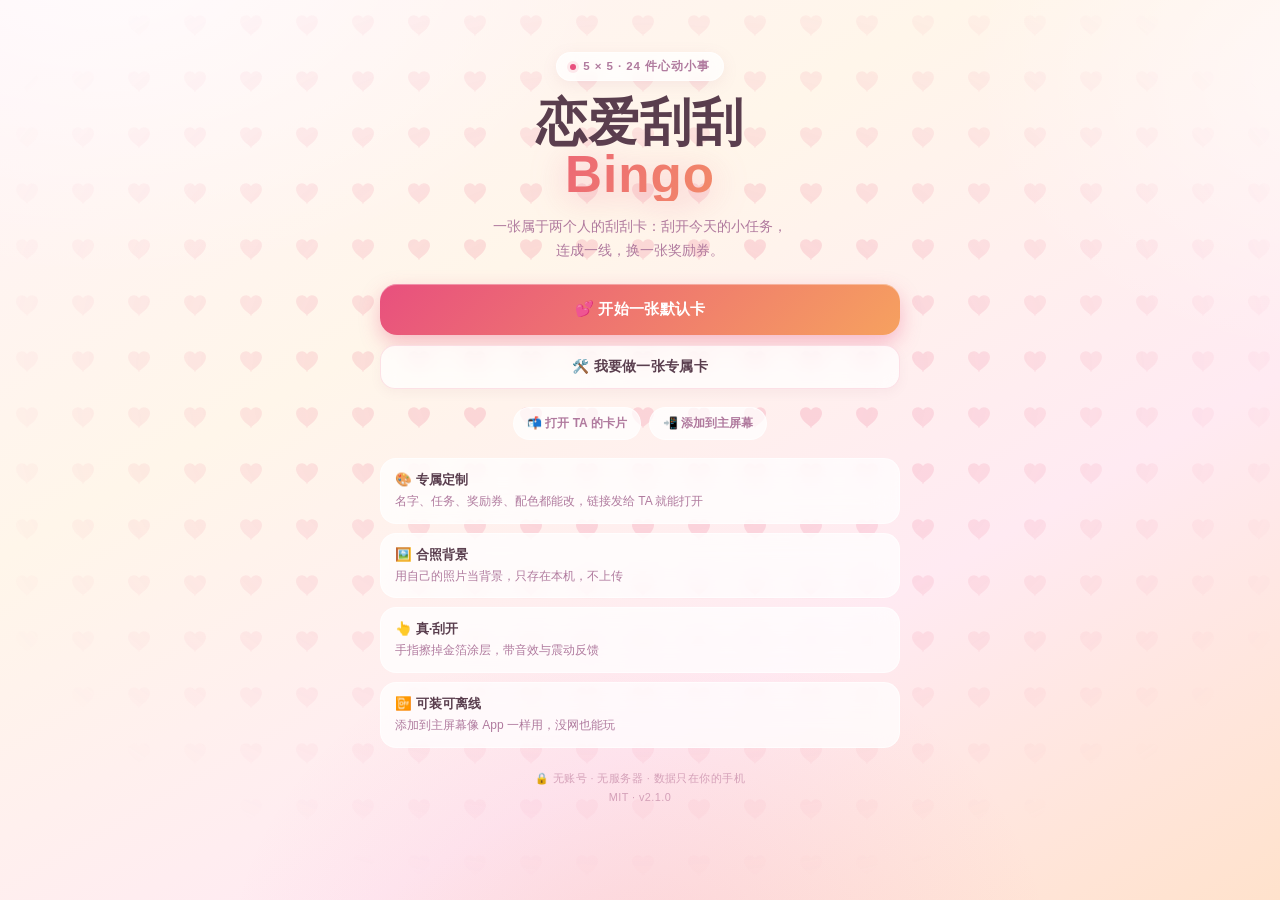
==== commit 7b78933e: "feat: v2.1 一键模板 + 回忆册（打卡相册） - 4 套卡面模板：异地恋 / 同居日常 / 周年纪念 / 长跑情侣，整组任务 + 券 + 配色一键套用 - 回忆册：刮开的格子可补照片和一句话" ====
--- a/index.html
+++ b/index.html
@@ -70,6 +70,7 @@
 <script src="assets/js/codec.js" defer></script>
 <script src="assets/js/ui.js" defer></script>
 <script src="assets/js/theme.js" defer></script>
+<script src="assets/js/album.js" defer></script>
 <script src="assets/js/scratch.js" defer></script>
 <script src="assets/js/game.js" defer></script>
 <script src="assets/js/poster.js" defer></script>
--- a/assets/css/app.css
+++ b/assets/css/app.css
@@ -1298,6 +1298,128 @@
 .steps li { font-size: .82rem; line-height: 1.6; color: var(--ink-soft); padding-left: 2px; }
 .steps b { color: var(--ink); }
 
+
+/* ---------- 一键模板 ---------- */
+.template-row {
+  display: flex;
+  gap: 9px;
+  overflow-x: auto;
+  padding: 2px 2px 6px;
+  margin: 0 -2px;
+  scrollbar-width: none;
+  -webkit-overflow-scrolling: touch;
+  -webkit-mask-image: linear-gradient(90deg, #000 0, #000 calc(100% - 26px), transparent 100%);
+  mask-image: linear-gradient(90deg, #000 0, #000 calc(100% - 26px), transparent 100%);
+}
+.template-row::-webkit-scrollbar { display: none; }
+.template-card {
+  flex: 0 0 auto;
+  width: 128px;
+  display: flex;
+  flex-direction: column;
+  align-items: flex-start;
+  gap: 3px;
+  padding: 12px;
+  border-radius: 16px;
+  background: var(--input-bg);
+  border: 1px solid var(--input-border);
+  text-align: left;
+  transition: transform .18s ease, border-color .18s ease;
+}
+.template-card:active { transform: scale(.97); border-color: var(--accent-line); }
+.tpl-emoji { font-size: 1.35rem; line-height: 1.15; }
+.tpl-name { font-size: .84rem; font-weight: 800; }
+.tpl-desc { font-size: .62rem; line-height: 1.5; color: var(--ink-faint); }
+
+/* ---------- 回忆册 ---------- */
+[hidden] { display: none !important; }
+
+.memory-dot {
+  position: absolute;
+  left: 4px;
+  bottom: 4px;
+  width: 15px;
+  height: 15px;
+  border-radius: 6px;
+  background: linear-gradient(135deg, var(--accent), var(--accent-2));
+  display: flex;
+  align-items: center;
+  justify-content: center;
+  pointer-events: none;
+  z-index: 4;
+  box-shadow: 0 2px 6px var(--accent-glow);
+}
+
+.memory-slot { margin-top: 14px; }
+.memory-loading { text-align: center; font-size: .72rem; color: var(--ink-faint); padding: 8px 0; }
+.memory-card { display: flex; flex-direction: column; gap: 9px; text-align: left; }
+.memory-photo {
+  width: 100%;
+  max-height: 40vh;
+  object-fit: cover;
+  border-radius: 16px;
+  box-shadow: 0 8px 24px rgba(90, 40, 70, .16);
+}
+.memory-note { font-size: .86rem; line-height: 1.7; color: var(--ink); white-space: pre-wrap; }
+.memory-meta { font-size: .64rem; color: var(--ink-faint); letter-spacing: .04em; }
+
+.checkin-form { display: flex; flex-direction: column; gap: 9px; }
+.checkin-photo {
+  height: 190px;
+  border-radius: 16px;
+  background: var(--input-bg);
+  border: 1px dashed var(--accent-line);
+  display: flex;
+  align-items: center;
+  justify-content: center;
+  overflow: hidden;
+  color: var(--ink-faint);
+  font-size: .76rem;
+}
+.checkin-photo img { width: 100%; height: 100%; object-fit: cover; }
+
+.album-body { display: flex; flex-direction: column; gap: 12px; }
+.album-stats { text-align: center; font-size: .76rem; font-weight: 600; color: var(--ink-soft); }
+.album-stats b { color: var(--accent); font-size: 1rem; }
+.album-grid { display: grid; grid-template-columns: repeat(3, 1fr); gap: 8px; }
+.album-item {
+  position: relative;
+  aspect-ratio: 1 / 1;
+  border-radius: 16px;
+  overflow: hidden;
+  background: var(--input-bg);
+  border: 1px solid var(--input-border);
+  padding: 0;
+  transition: transform .18s ease;
+}
+.album-item:active { transform: scale(.97); }
+.album-item img { width: 100%; height: 100%; object-fit: cover; }
+.album-nophoto {
+  position: absolute;
+  inset: 0;
+  display: flex;
+  align-items: center;
+  justify-content: center;
+  font-size: 1.6rem;
+  background: var(--accent-soft);
+}
+.album-cap {
+  position: absolute;
+  left: 0;
+  right: 0;
+  bottom: 0;
+  padding: 16px 6px 5px;
+  font-size: .56rem;
+  line-height: 1.35;
+  color: #fff;
+  text-align: left;
+  background: linear-gradient(180deg, transparent, rgba(40, 20, 35, .74));
+  display: -webkit-box;
+  -webkit-line-clamp: 2;
+  -webkit-box-orient: vertical;
+  overflow: hidden;
+}
+
 /* ---------- 响应式 ---------- */
 @media (min-width: 900px) {
   /* 大屏上底纹更克制：降低密度，并在四周柔和淡出 */
